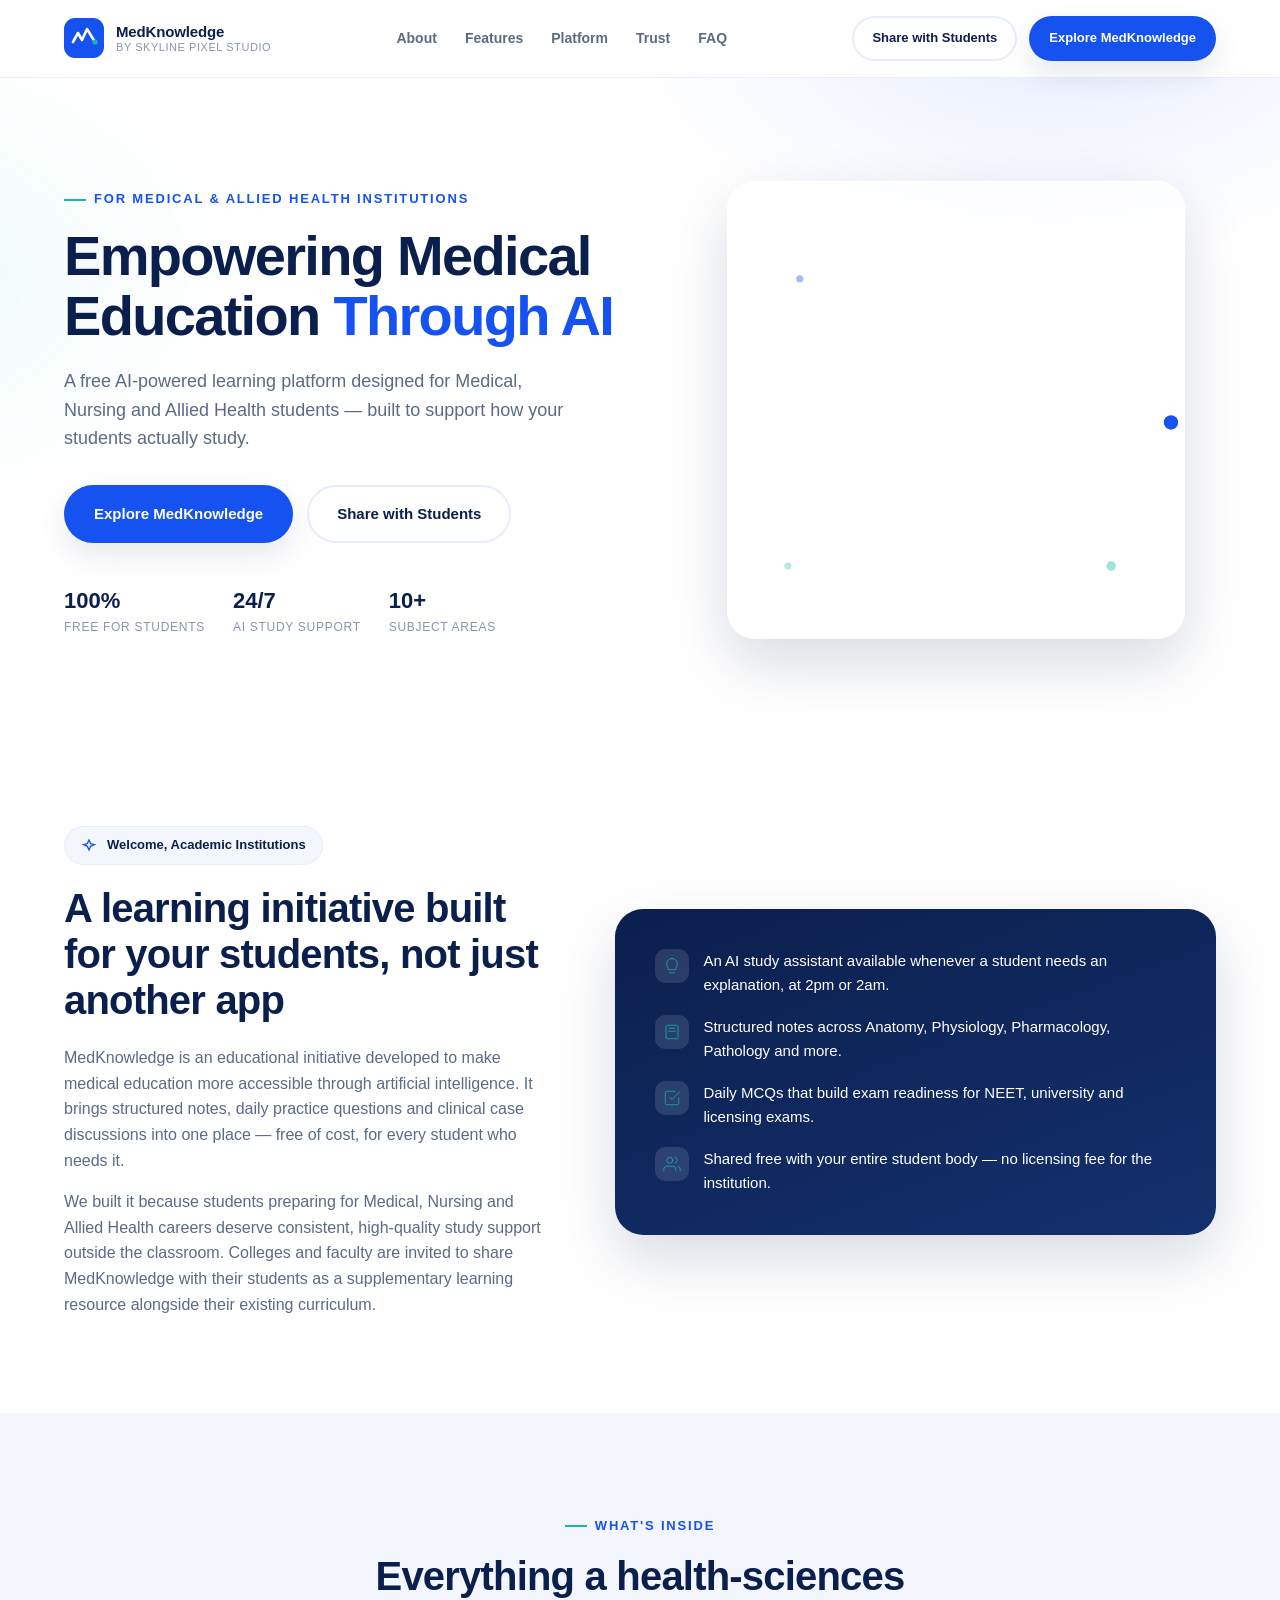
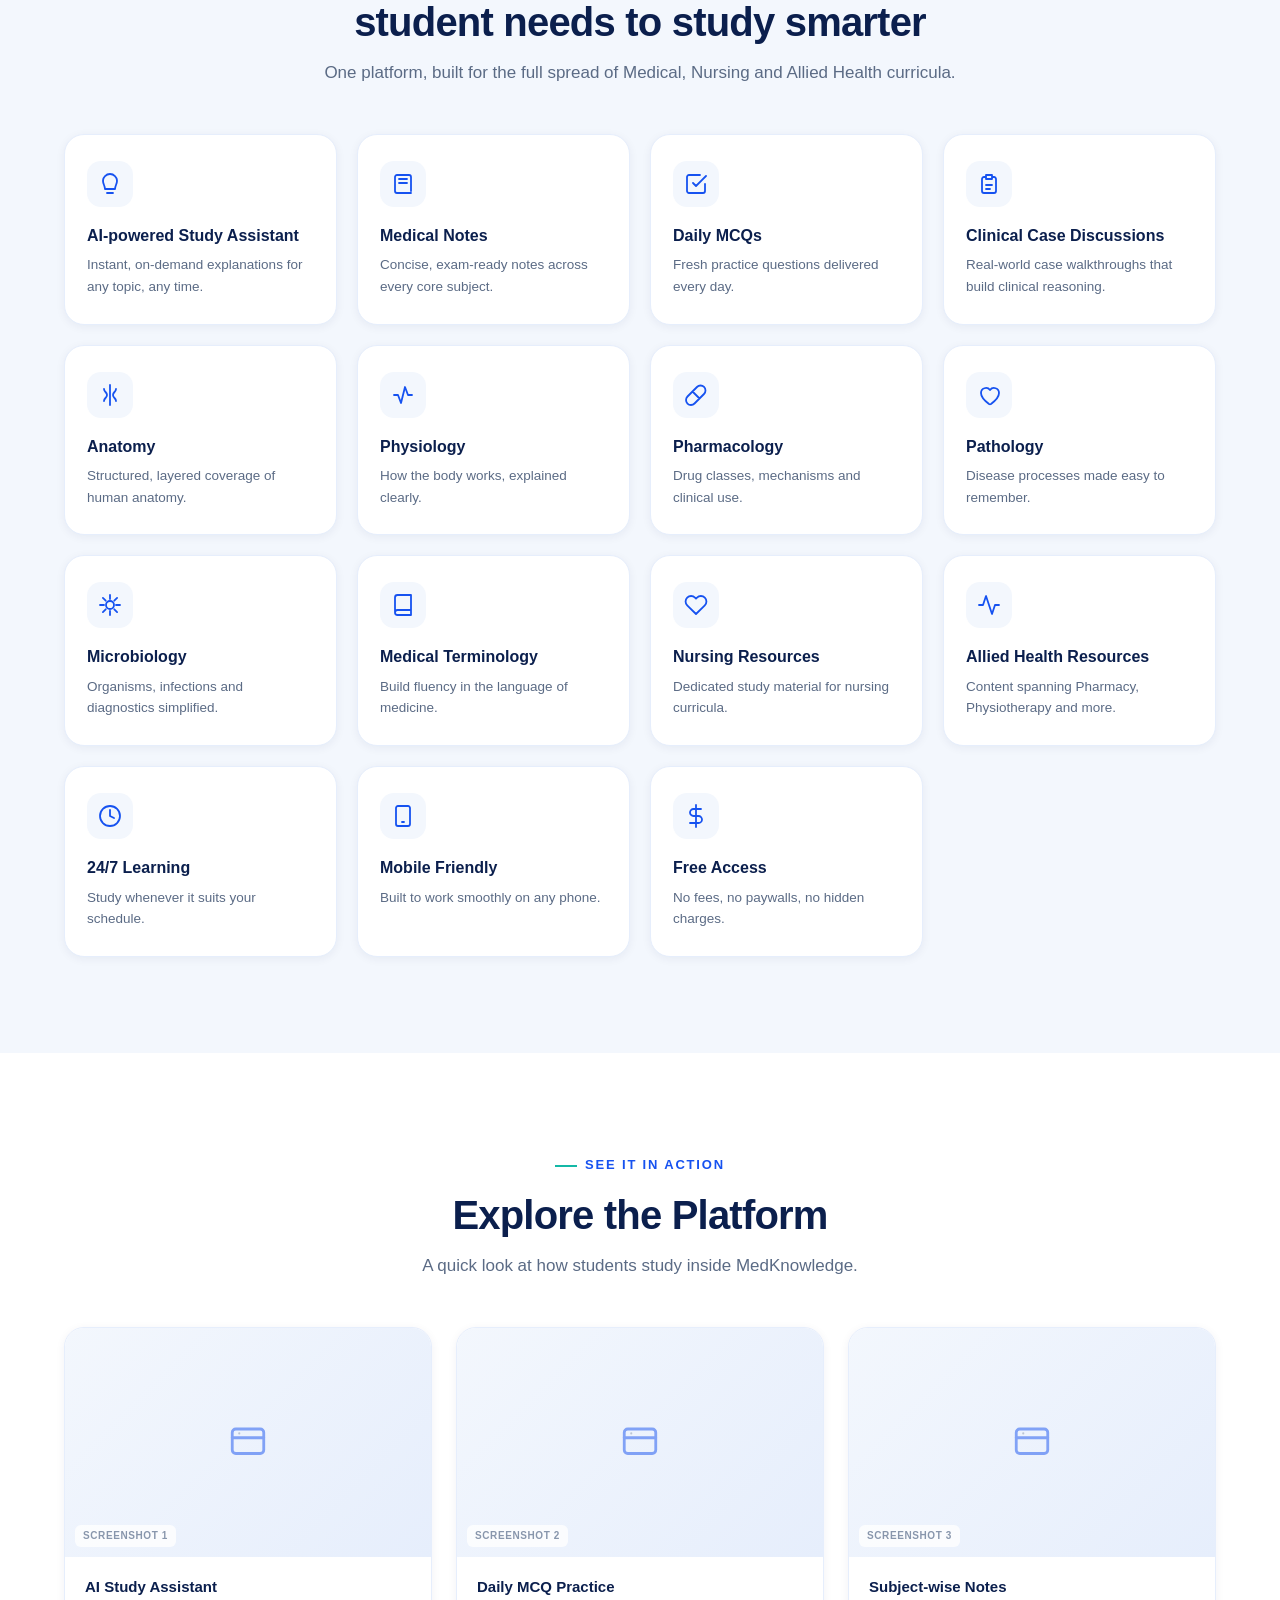
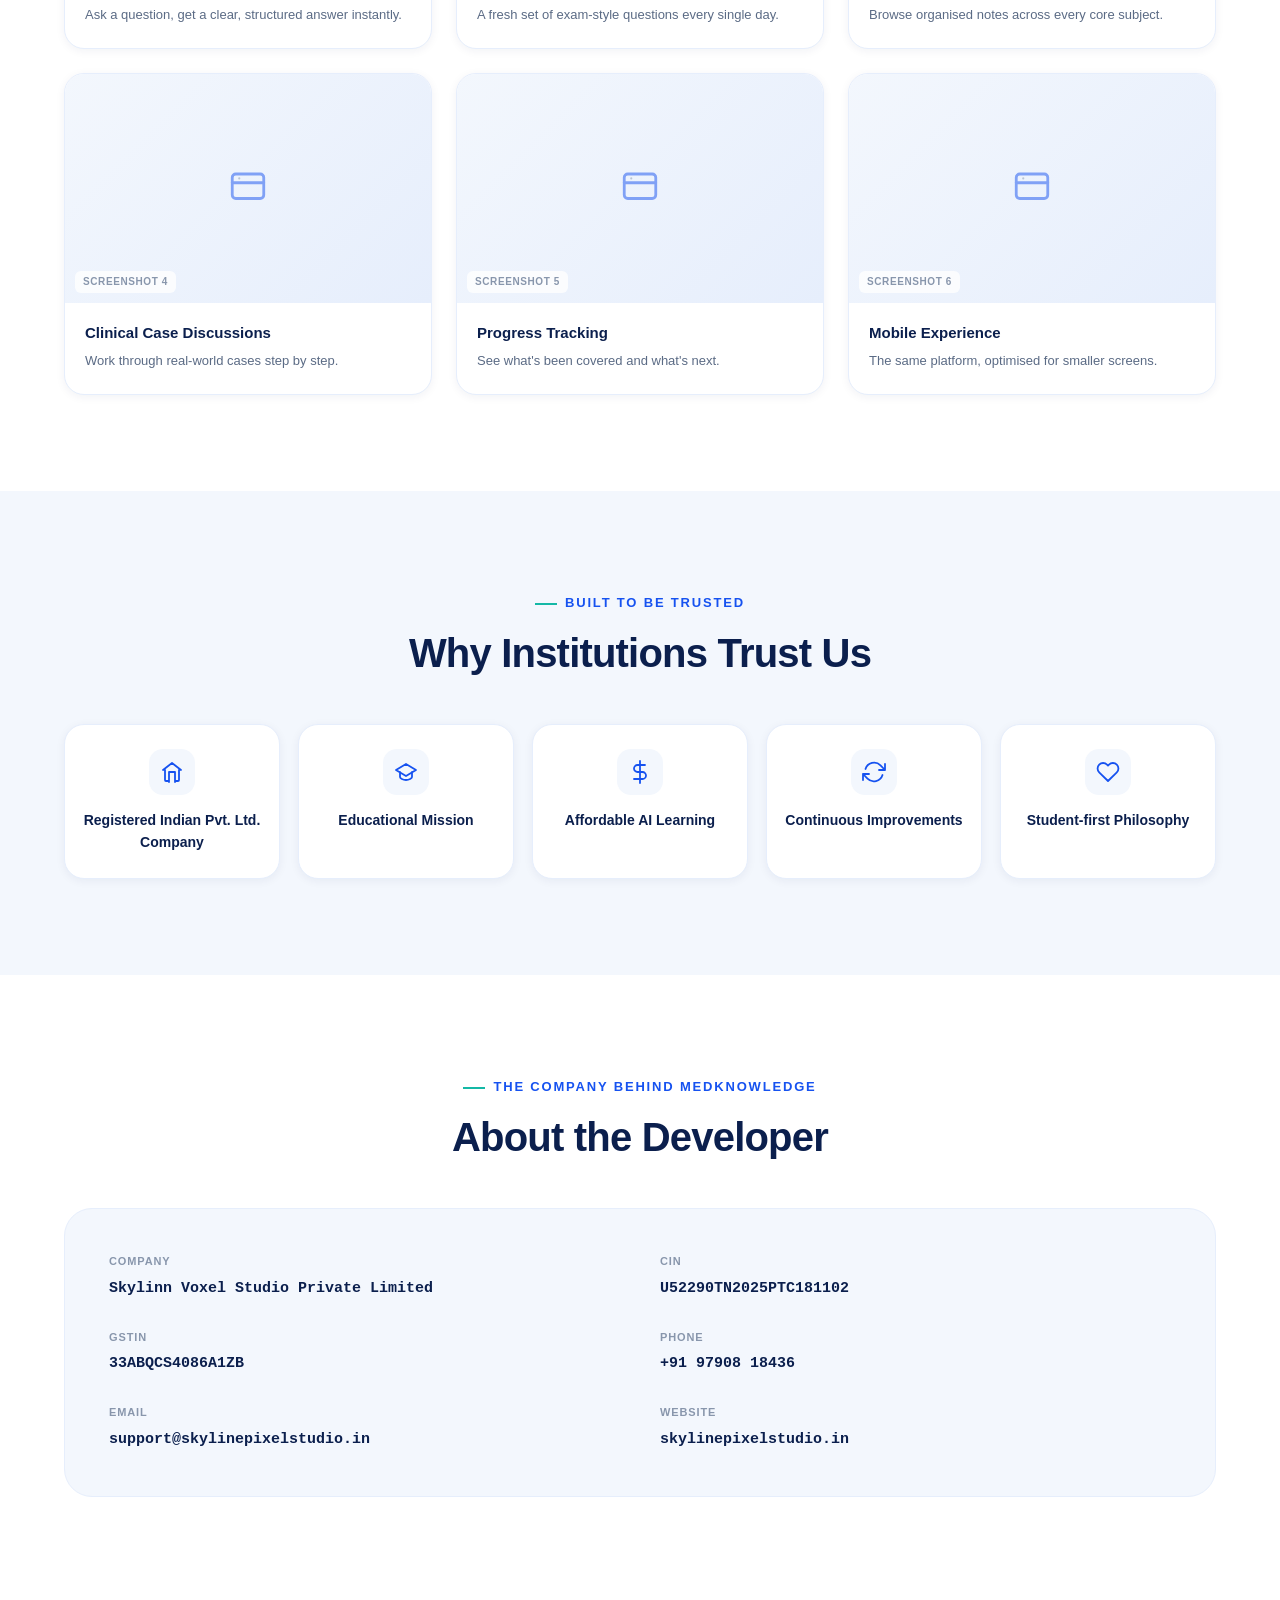
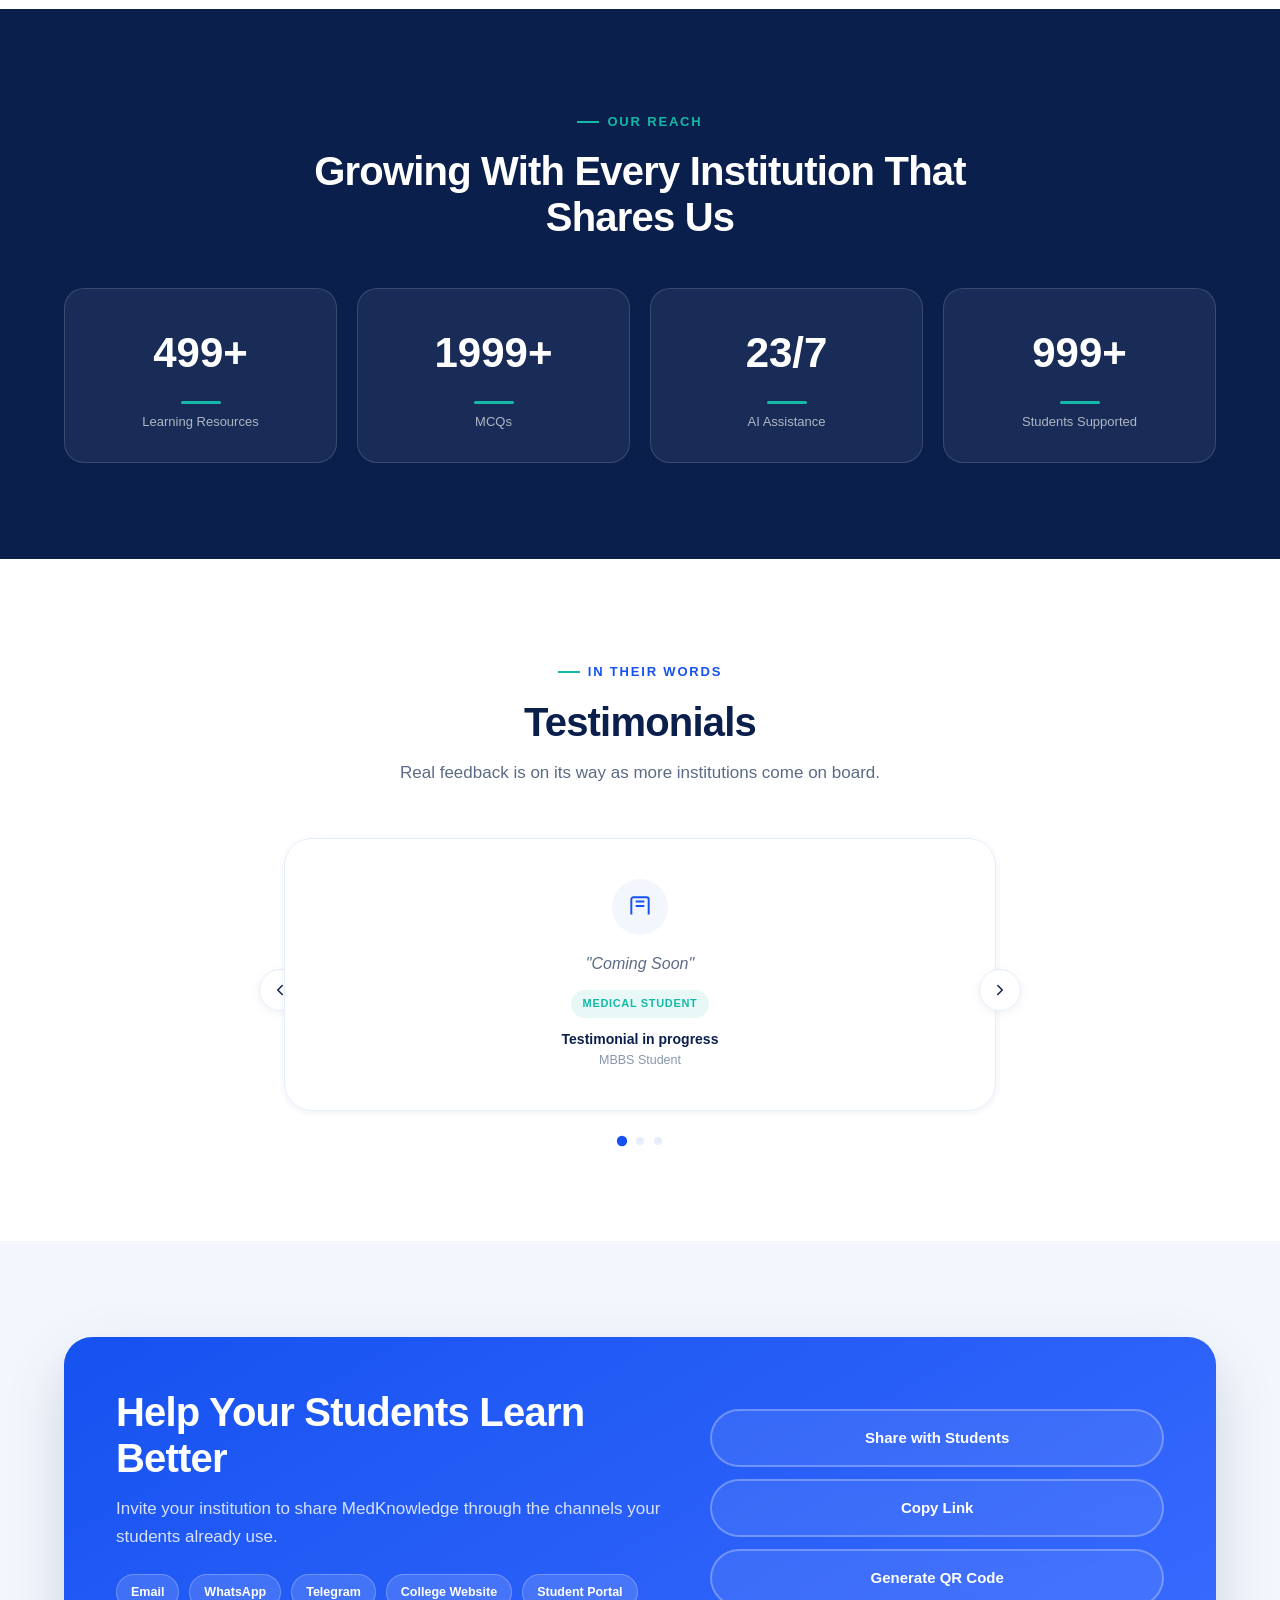
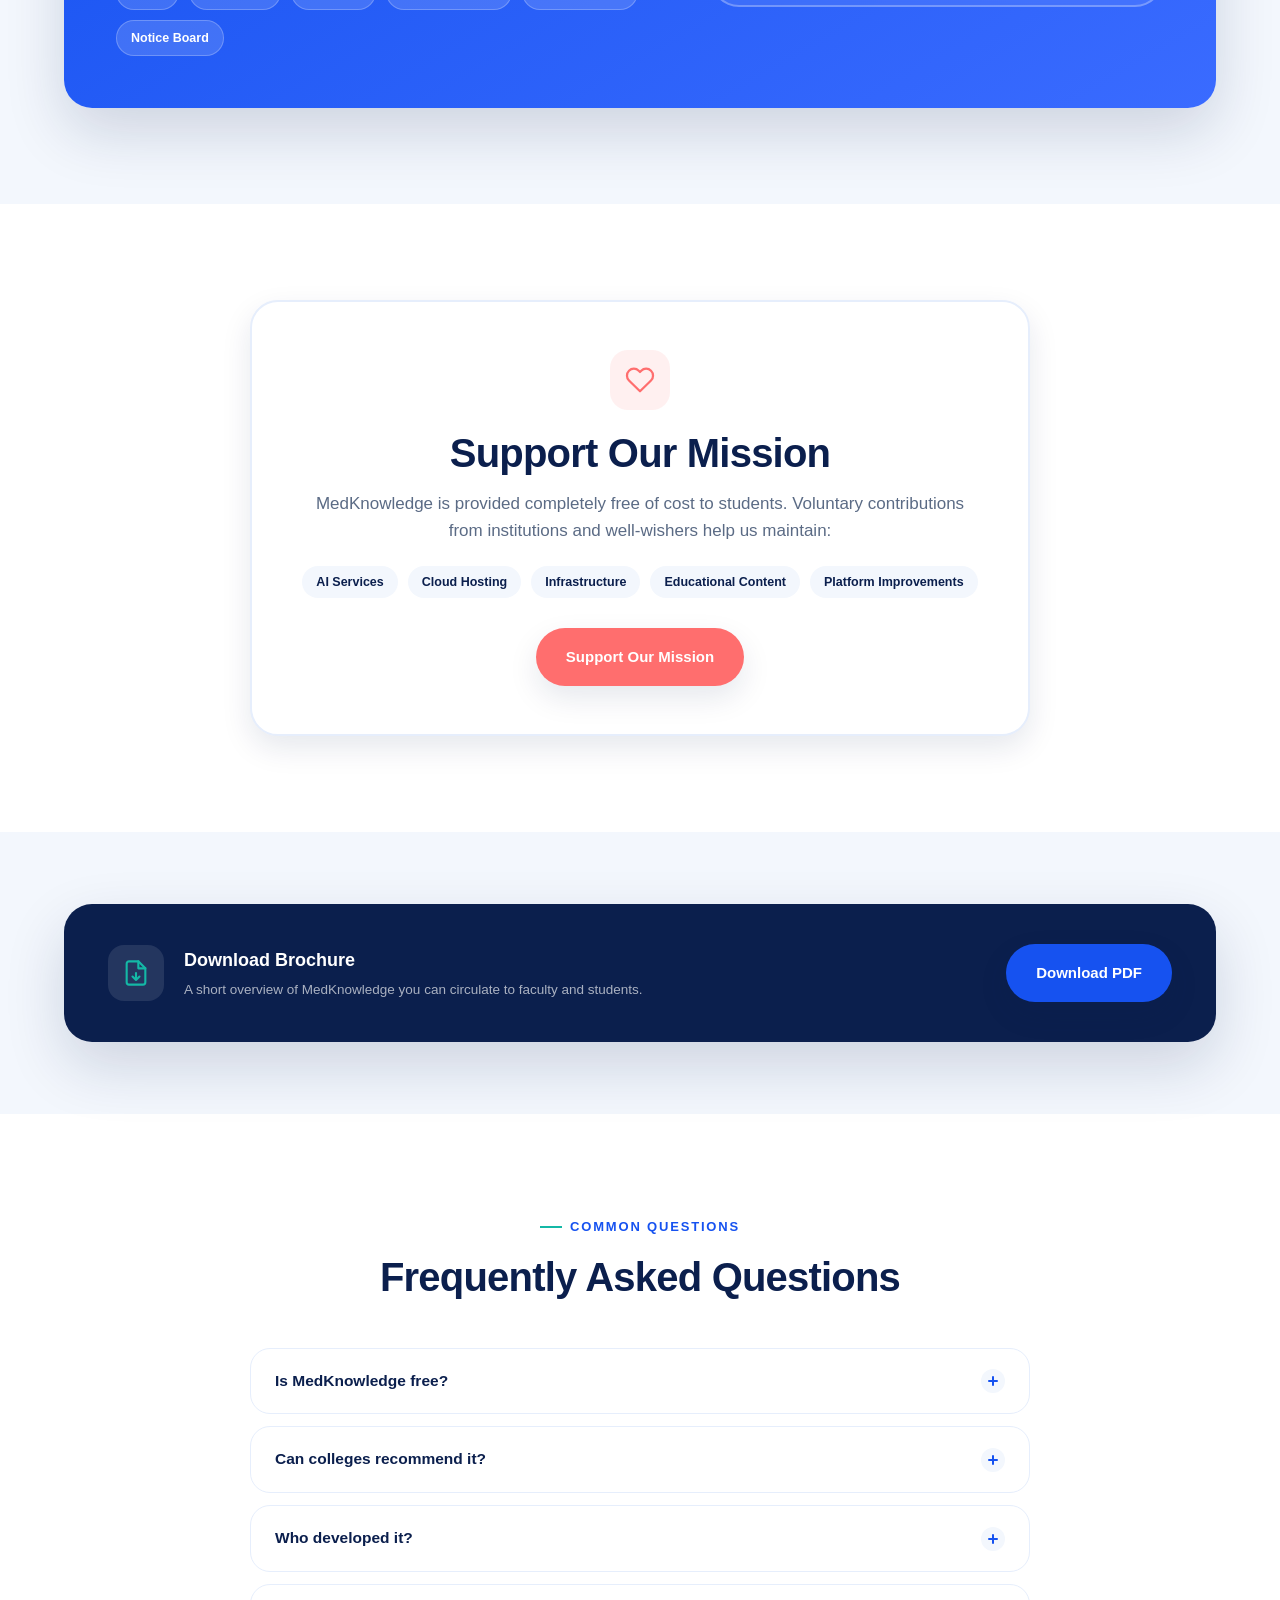
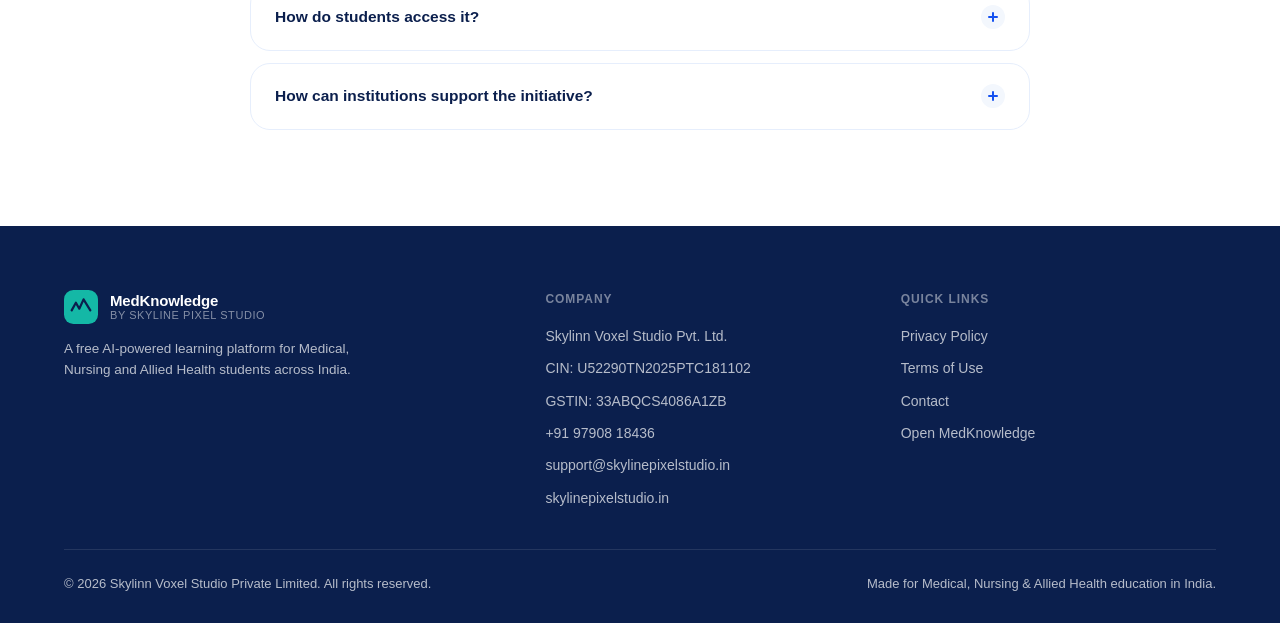
==== index.html @ 9266d182 "Initial commit" ====
<!DOCTYPE html>
<html lang="en">
<head>
<meta charset="UTF-8">
<meta name="viewport" content="width=device-width, initial-scale=1.0">
<title>MedKnowledge for Colleges | Free AI Learning Platform for Medical, Nursing &amp; Allied Health Students</title>
<meta name="description" content="MedKnowledge is a free AI-powered learning platform for Medical, Nursing and Allied Health students — notes, daily MCQs and clinical case discussions. Institutions are invited to share it with their students.">
<meta name="keywords" content="MedKnowledge, medical education AI, nursing college resources, allied health learning platform, medical college MCQs, clinical case discussions, free medical study app, MBBS notes, nursing resources India">
<meta name="author" content="Skylinn Voxel Studio Private Limited">
<link rel="canonical" href="https://medknowledge.diagnos-tick.in/colleges">

<!-- Open Graph -->
<meta property="og:type" content="website">
<meta property="og:title" content="MedKnowledge for Colleges | Empowering Medical Education Through AI">
<meta property="og:description" content="A free AI-powered learning platform designed for Medical, Nursing and Allied Health students. Invite your institution to share it with students.">
<meta property="og:url" content="https://medknowledge.diagnos-tick.in/colleges">
<meta property="og:site_name" content="MedKnowledge">
<meta property="og:image" content="https://medknowledge.diagnos-tick.in/colleges/images/og-cover.jpg">
<meta property="og:locale" content="en_IN">

<!-- Twitter -->
<meta name="twitter:card" content="summary_large_image">
<meta name="twitter:title" content="MedKnowledge for Colleges | Empowering Medical Education Through AI">
<meta name="twitter:description" content="A free AI-powered learning platform designed for Medical, Nursing and Allied Health students.">
<meta name="twitter:image" content="https://medknowledge.diagnos-tick.in/colleges/images/og-cover.jpg">

<meta name="theme-color" content="#1652F0">
<link rel="icon" href="icons/favicon.svg" type="image/svg+xml">

<!-- Schema.org: Organization -->
<script type="application/ld+json">
{
  "@context": "https://schema.org",
  "@type": "Organization",
  "name": "Skylinn Voxel Studio Private Limited",
  "alternateName": "Skyline Pixel Studio",
  "url": "https://skylinepixelstudio.in",
  "logo": "https://medknowledge.diagnos-tick.in/colleges/icons/logo.svg",
  "email": "support@skylinepixelstudio.in",
  "telephone": "+91-97908-18436",
  "address": {
    "@type": "PostalAddress",
    "addressRegion": "Tamil Nadu",
    "addressCountry": "IN"
  }
}
</script>

<!-- Schema.org: EducationalOrganization / Product -->
<script type="application/ld+json">
{
  "@context": "https://schema.org",
  "@type": "EducationalOrganization",
  "name": "MedKnowledge",
  "description": "A free AI-powered learning platform for Medical, Nursing and Allied Health students, offering study assistance, notes, daily MCQs and clinical case discussions.",
  "url": "https://medknowledge.diagnos-tick.in",
  "sameAs": [
    "https://medknowledge.diagnos-tick.in/colleges"
  ],
  "parentOrganization": {
    "@type": "Organization",
    "name": "Skylinn Voxel Studio Private Limited"
  }
}
</script>

<link rel="stylesheet" href="style.css">
</head>
<body>

<a href="#main" class="skip-link">Skip to main content</a>

<!-- ============ HEADER ============ -->
<header class="site-header">
  <div class="header-row wrap">
    <a href="#top" class="brand" aria-label="MedKnowledge home">
      <svg class="brand-mark" viewBox="0 0 40 40" role="img" aria-label="Skyline Pixel Studio logo">
        <rect width="40" height="40" rx="11" fill="#1652F0"/>
        <path d="M9 24 L14 15 L18 22 L23 11 L31 24" fill="none" stroke="#FFFFFF" stroke-width="2.6" stroke-linecap="round" stroke-linejoin="round"/>
        <circle cx="31" cy="24" r="2.6" fill="#14B8A6"/>
      </svg>
      <span class="brand-text">
        <span class="brand-name">MedKnowledge</span>
        <span class="brand-sub">by Skyline Pixel Studio</span>
      </span>
    </a>

    <nav class="nav-links" aria-label="Primary">
      <a href="#welcome">About</a>
      <a href="#features">Features</a>
      <a href="#screenshots">Platform</a>
      <a href="#trust">Trust</a>
      <a href="#faq">FAQ</a>
    </nav>

    <div class="header-cta">
      <a href="#share" class="btn btn-outline btn-sm">Share with Students</a>
      <a href="https://medknowledge.diagnos-tick.in" class="btn btn-primary btn-sm" target="_blank" rel="noopener">Explore MedKnowledge</a>
      <button class="nav-toggle" id="navToggle" aria-expanded="false" aria-controls="mobileNav" aria-label="Toggle menu">
        <span></span><span></span><span></span>
      </button>
    </div>
  </div>
  <nav class="mobile-nav" id="mobileNav" aria-label="Mobile">
    <a href="#welcome">About</a>
    <a href="#features">Features</a>
    <a href="#screenshots">Platform</a>
    <a href="#trust">Trust</a>
    <a href="#faq">FAQ</a>
    <a href="https://medknowledge.diagnos-tick.in" class="btn btn-primary" target="_blank" rel="noopener">Explore MedKnowledge</a>
  </nav>
</header>

<main id="main">

<!-- ============ HERO ============ -->
<section class="hero" id="top">
  <div class="wrap hero-grid">
    <div class="hero-copy">
      <span class="eyebrow">For Medical &amp; Allied Health Institutions</span>
      <h1>Empowering Medical Education <span class="accent">Through AI</span></h1>
      <p class="lead">A free AI-powered learning platform designed for Medical, Nursing and Allied Health students — built to support how your students actually study.</p>
      <div class="hero-actions">
        <a href="https://medknowledge.diagnos-tick.in" class="btn btn-primary" target="_blank" rel="noopener">Explore MedKnowledge</a>
        <a href="#share" class="btn btn-outline">Share with Students</a>
      </div>
      <div class="hero-trust">
        <div><strong>100%</strong><span>Free for Students</span></div>
        <div><strong>24/7</strong><span>AI Study Support</span></div>
        <div><strong>10+</strong><span>Subject Areas</span></div>
      </div>
    </div>

    <div class="hero-art" aria-hidden="true">
      <div class="glass-panel"></div>
      <svg viewBox="0 0 400 400" role="img" aria-label="Illustration of a heartbeat line transforming into an AI data waveform">
        <path class="pulse-line" d="M20 210 L90 210 L110 160 L135 260 L160 140 L185 280 L210 210 L260 210 L280 170 L300 210 L380 210" />
        <path class="pulse-line teal" d="M20 250 C 90 250, 100 300, 150 300 C 210 300, 220 130, 280 130 C 330 130, 340 250, 380 250" />
        <circle class="pulse-dot" cx="380" cy="210" r="6" />
        <circle cx="70" cy="90" r="3" fill="#1652F0" opacity="0.4"/>
        <circle cx="330" cy="330" r="4" fill="#14B8A6" opacity="0.4"/>
        <circle cx="60" cy="330" r="3" fill="#14B8A6" opacity="0.3"/>
      </svg>
    </div>
  </div>
</section>

<!-- ============ WELCOME ============ -->
<section id="welcome">
  <div class="wrap welcome-grid">
    <div class="welcome-copy">
      <span class="welcome-badge">
        <svg width="16" height="16" viewBox="0 0 24 24" fill="none" stroke="#1652F0" stroke-width="2"><path d="M12 3l2.5 5.5L20 10l-5.5 2.5L12 18l-2.5-5.5L4 10l5.5-1.5L12 3z"/></svg>
        Welcome, Academic Institutions
      </span>
      <h2 class="title">A learning initiative built for your students, not just another app</h2>
      <p>MedKnowledge is an educational initiative developed to make medical education more accessible through artificial intelligence. It brings structured notes, daily practice questions and clinical case discussions into one place — free of cost, for every student who needs it.</p>
      <p>We built it because students preparing for Medical, Nursing and Allied Health careers deserve consistent, high-quality study support outside the classroom. Colleges and faculty are invited to share MedKnowledge with their students as a supplementary learning resource alongside their existing curriculum.</p>
    </div>
    <div class="welcome-visual" data-reveal>
      <ul>
        <li>
          <span class="ico"><svg viewBox="0 0 24 24" fill="none" stroke-linecap="round" stroke-linejoin="round"><path d="M12 2a7 7 0 0 0-7 7c0 3 2 5 2 8h10c0-3 2-5 2-8a7 7 0 0 0-7-7z"/><path d="M9 21h6"/></svg></span>
          <span>An AI study assistant available whenever a student needs an explanation, at 2pm or 2am.</span>
        </li>
        <li>
          <span class="ico"><svg viewBox="0 0 24 24" fill="none" stroke-linecap="round" stroke-linejoin="round"><path d="M4 19V5a2 2 0 0 1 2-2h12a2 2 0 0 1 2 2v14"/><path d="M4 19a2 2 0 0 0 2 2h14"/><path d="M8 7h8M8 11h8"/></svg></span>
          <span>Structured notes across Anatomy, Physiology, Pharmacology, Pathology and more.</span>
        </li>
        <li>
          <span class="ico"><svg viewBox="0 0 24 24" fill="none" stroke-linecap="round" stroke-linejoin="round"><path d="M9 11l3 3L22 4"/><path d="M21 12v7a2 2 0 0 1-2 2H5a2 2 0 0 1-2-2V5a2 2 0 0 1 2-2h11"/></svg></span>
          <span>Daily MCQs that build exam readiness for NEET, university and licensing exams.</span>
        </li>
        <li>
          <span class="ico"><svg viewBox="0 0 24 24" fill="none" stroke-linecap="round" stroke-linejoin="round"><path d="M17 21v-2a4 4 0 0 0-4-4H5a4 4 0 0 0-4 4v2"/><circle cx="9" cy="7" r="4"/><path d="M23 21v-2a4 4 0 0 0-3-3.87"/><path d="M16 3.13a4 4 0 0 1 0 7.75"/></svg></span>
          <span>Shared free with your entire student body — no licensing fee for the institution.</span>
        </li>
      </ul>
    </div>
  </div>
</section>

<!-- ============ FEATURES ============ -->
<section id="features" class="bg-mist">
  <div class="wrap">
    <div class="section-head center">
      <span class="eyebrow">What's Inside</span>
      <h2 class="title">Everything a health-sciences student needs to study smarter</h2>
      <p class="subtitle">One platform, built for the full spread of Medical, Nursing and Allied Health curricula.</p>
    </div>
    <div class="feature-grid" id="featureGrid" data-reveal></div>
  </div>
</section>

<!-- ============ SCREENSHOTS ============ -->
<section id="screenshots">
  <div class="wrap">
    <div class="section-head center">
      <span class="eyebrow">See It In Action</span>
      <h2 class="title">Explore the Platform</h2>
      <p class="subtitle">A quick look at how students study inside MedKnowledge.</p>
    </div>
    <div class="screens-grid" id="screensGrid"></div>
  </div>
</section>

<!-- ============ WHY TRUST US ============ -->
<section id="trust" class="bg-mist">
  <div class="wrap">
    <div class="section-head center">
      <span class="eyebrow">Built to Be Trusted</span>
      <h2 class="title">Why Institutions Trust Us</h2>
    </div>
    <div class="trust-grid" id="trustGrid"></div>
  </div>
</section>

<!-- ============ ABOUT COMPANY ============ -->
<section id="about">
  <div class="wrap">
    <div class="section-head center">
      <span class="eyebrow">The Company Behind MedKnowledge</span>
      <h2 class="title">About the Developer</h2>
    </div>
    <dl class="about-card">
      <div class="about-field">
        <dt>Company</dt>
        <dd>Skylinn Voxel Studio Private Limited</dd>
      </div>
      <div class="about-field">
        <dt>CIN</dt>
        <dd>U52290TN2025PTC181102</dd>
      </div>
      <div class="about-field">
        <dt>GSTIN</dt>
        <dd>33ABQCS4086A1ZB</dd>
      </div>
      <div class="about-field">
        <dt>Phone</dt>
        <dd><a href="tel:+919790818436">+91 97908 18436</a></dd>
      </div>
      <div class="about-field">
        <dt>Email</dt>
        <dd><a href="mailto:support@skylinepixelstudio.in">support@skylinepixelstudio.in</a></dd>
      </div>
      <div class="about-field">
        <dt>Website</dt>
        <dd><a href="https://skylinepixelstudio.in" target="_blank" rel="noopener">skylinepixelstudio.in</a></dd>
      </div>
    </dl>
  </div>
</section>

<!-- ============ STATISTICS ============ -->
<section class="bg-navy" id="stats">
  <div class="wrap">
    <div class="section-head center">
      <span class="eyebrow" style="color:#14B8A6">Our Reach</span>
      <h2 class="title">Growing With Every Institution That Shares Us</h2>
    </div>
    <div class="stats-grid">
      <div class="stat-card">
        <div class="stat-num"><span data-count="500" data-suffix="+">0</span></div>
        <div class="stat-under"></div>
        <div class="stat-label">Learning Resources</div>
      </div>
      <div class="stat-card">
        <div class="stat-num"><span data-count="2000" data-suffix="+">0</span></div>
        <div class="stat-under"></div>
        <div class="stat-label">MCQs</div>
      </div>
      <div class="stat-card">
        <div class="stat-num"><span data-count="24" data-suffix="/7">0</span></div>
        <div class="stat-under"></div>
        <div class="stat-label">AI Assistance</div>
      </div>
      <div class="stat-card">
        <div class="stat-num"><span data-count="1000" data-suffix="+">0</span></div>
        <div class="stat-under"></div>
        <div class="stat-label">Students Supported</div>
      </div>
    </div>
  </div>
</section>

<!-- ============ TESTIMONIALS ============ -->
<section id="testimonials">
  <div class="wrap">
    <div class="section-head center">
      <span class="eyebrow">In Their Words</span>
      <h2 class="title">Testimonials</h2>
      <p class="subtitle">Real feedback is on its way as more institutions come on board.</p>
    </div>
    <div class="testi-track-wrap">
      <button class="testi-arrow prev" id="testiPrev" aria-label="Previous testimonial">
        <svg viewBox="0 0 24 24" fill="none" stroke-width="2" stroke-linecap="round" stroke-linejoin="round"><path d="M15 18l-6-6 6-6"/></svg>
      </button>
      <div class="testi-track">
        <div class="testi-slides" id="testiSlides">
          <div class="testi-slide">
            <div class="testi-card">
              <div class="testi-avatar"><svg viewBox="0 0 24 24" fill="none" stroke="#1652F0" stroke-width="1.8"><path d="M4 19V5a2 2 0 0 1 2-2h12a2 2 0 0 1 2 2v14"/><path d="M8 7h8M8 11h8"/></svg></div>
              <p class="testi-quote">"Coming Soon"</p>
              <span class="testi-badge">Medical Student</span>
              <p class="testi-name">Testimonial in progress</p>
              <p class="testi-role">MBBS Student</p>
            </div>
          </div>
          <div class="testi-slide">
            <div class="testi-card">
              <div class="testi-avatar"><svg viewBox="0 0 24 24" fill="none" stroke="#1652F0" stroke-width="1.8"><path d="M12 2a7 7 0 0 0-7 7c0 3 2 5 2 8h10c0-3 2-5 2-8a7 7 0 0 0-7-7z"/></svg></div>
              <p class="testi-quote">"Coming Soon"</p>
              <span class="testi-badge">Nursing Student</span>
              <p class="testi-name">Testimonial in progress</p>
              <p class="testi-role">B.Sc Nursing Student</p>
            </div>
          </div>
          <div class="testi-slide">
            <div class="testi-card">
              <div class="testi-avatar"><svg viewBox="0 0 24 24" fill="none" stroke="#1652F0" stroke-width="1.8"><path d="M9 11l3 3L22 4"/><path d="M21 12v7a2 2 0 0 1-2 2H5a2 2 0 0 1-2-2V5a2 2 0 0 1 2-2h11"/></svg></div>
              <p class="testi-quote">"Coming Soon"</p>
              <span class="testi-badge">Faculty Member</span>
              <p class="testi-name">Testimonial in progress</p>
              <p class="testi-role">Faculty, Health Sciences</p>
            </div>
          </div>
        </div>
      </div>
      <button class="testi-arrow next" id="testiNext" aria-label="Next testimonial">
        <svg viewBox="0 0 24 24" fill="none" stroke-width="2" stroke-linecap="round" stroke-linejoin="round"><path d="M9 18l6-6-6-6"/></svg>
      </button>
      <div class="testi-controls" id="testiDots" role="tablist" aria-label="Testimonial selector"></div>
    </div>
  </div>
</section>

<!-- ============ SHARE ============ -->
<section id="share" class="bg-mist">
  <div class="wrap">
    <div class="share-card">
      <div>
        <h2 class="title">Help Your Students Learn Better</h2>
        <p class="subtitle">Invite your institution to share MedKnowledge through the channels your students already use.</p>
        <div class="share-channels">
          <span class="channel-pill">Email</span>
          <span class="channel-pill">WhatsApp</span>
          <span class="channel-pill">Telegram</span>
          <span class="channel-pill">College Website</span>
          <span class="channel-pill">Student Portal</span>
          <span class="channel-pill">Notice Board</span>
        </div>
      </div>
      <div class="share-actions">
        <button class="btn btn-ghost-invert btn-block" id="shareBtn">Share with Students</button>
        <button class="btn btn-ghost-invert btn-block" id="copyBtn">Copy Link</button>
        <button class="btn btn-ghost-invert btn-block" id="qrBtn" aria-expanded="false" aria-controls="qrBox">Generate QR Code</button>
        <p id="copy-feedback" role="status" aria-live="polite"></p>
        <div class="qr-box" id="qrBox">
          <img id="qrImage" src="" alt="QR code linking to MedKnowledge" width="140" height="140" loading="lazy">
        </div>
      </div>
    </div>
  </div>
</section>

<!-- ============ DONATION ============ -->
<section id="donate">
  <div class="wrap">
    <div class="donate-card">
      <div class="donate-icon">
        <svg viewBox="0 0 24 24" fill="none" stroke-width="1.8" stroke-linecap="round" stroke-linejoin="round"><path d="M20.8 4.6a5.5 5.5 0 0 0-7.8 0L12 5.6l-1-1a5.5 5.5 0 0 0-7.8 7.8l1 1L12 21l7.8-7.6 1-1a5.5 5.5 0 0 0 0-7.8z"/></svg>
      </div>
      <h2 class="title">Support Our Mission</h2>
      <p class="subtitle">MedKnowledge is provided completely free of cost to students. Voluntary contributions from institutions and well-wishers help us maintain:</p>
      <ul class="donate-list">
        <li>AI Services</li>
        <li>Cloud Hosting</li>
        <li>Infrastructure</li>
        <li>Educational Content</li>
        <li>Platform Improvements</li>
      </ul>
      <a href="https://pmny.in/xJuAmT6XgxX7" class="btn btn-coral" target="_blank" rel="noopener">Support Our Mission</a>
    </div>
  </div>
</section>

<!-- ============ DOWNLOAD BROCHURE ============ -->
<section id="brochure" class="bg-mist section-tight">
  <div class="wrap">
    <div class="download-card">
      <div class="download-left">
        <div class="download-icon">
          <svg viewBox="0 0 24 24" fill="none" stroke-width="1.8" stroke-linecap="round" stroke-linejoin="round"><path d="M14 2H6a2 2 0 0 0-2 2v16a2 2 0 0 0 2 2h12a2 2 0 0 0 2-2V8z"/><path d="M14 2v6h6"/><path d="M12 12v6M9 15l3 3 3-3"/></svg>
        </div>
        <div>
          <h3>Download Brochure</h3>
          <p>A short overview of MedKnowledge you can circulate to faculty and students.</p>
        </div>
      </div>
      <a href="assets/MedKnowledge_Brochure.pdf" class="btn btn-primary" download>Download PDF</a>
    </div>
  </div>
</section>

<!-- ============ FAQ ============ -->
<section id="faq">
  <div class="wrap">
    <div class="section-head center">
      <span class="eyebrow">Common Questions</span>
      <h2 class="title">Frequently Asked Questions</h2>
    </div>
    <div class="faq-list" id="faqList">
      <div class="faq-item" data-open="false">
        <h3><button class="faq-q" aria-expanded="false">Is MedKnowledge free?<span class="plus" aria-hidden="true"></span></button></h3>
        <div class="faq-a"><p>Yes. MedKnowledge is free for all students. The platform is sustained through voluntary contributions rather than student fees.</p></div>
      </div>
      <div class="faq-item" data-open="false">
        <h3><button class="faq-q" aria-expanded="false">Can colleges recommend it?<span class="plus" aria-hidden="true"></span></button></h3>
        <div class="faq-a"><p>Yes. Colleges, faculty and departments are welcome to recommend and share MedKnowledge as a supplementary study resource for their students.</p></div>
      </div>
      <div class="faq-item" data-open="false">
        <h3><button class="faq-q" aria-expanded="false">Who developed it?<span class="plus" aria-hidden="true"></span></button></h3>
        <div class="faq-a"><p>MedKnowledge is developed by Skylinn Voxel Studio Private Limited (Skyline Pixel Studio), a registered Indian private limited company.</p></div>
      </div>
      <div class="faq-item" data-open="false">
        <h3><button class="faq-q" aria-expanded="false">How do students access it?<span class="plus" aria-hidden="true"></span></button></h3>
        <div class="faq-a"><p>Students can visit medknowledge.diagnos-tick.in directly from any browser on a phone, tablet or computer — no installation required.</p></div>
      </div>
      <div class="faq-item" data-open="false">
        <h3><button class="faq-q" aria-expanded="false">How can institutions support the initiative?<span class="plus" aria-hidden="true"></span></button></h3>
        <div class="faq-a"><p>Institutions can support MedKnowledge by sharing it with students, and optionally through voluntary contributions toward hosting and AI infrastructure.</p></div>
      </div>
    </div>
  </div>
</section>

</main>

<!-- ============ FOOTER ============ -->
<footer class="site-footer">
  <div class="wrap">
    <div class="footer-grid">
      <div class="footer-col">
        <div class="footer-brand">
          <svg width="34" height="34" viewBox="0 0 40 40" role="img" aria-label="Skyline Pixel Studio logo">
            <rect width="40" height="40" rx="11" fill="#14B8A6"/>
            <path d="M9 24 L14 15 L18 22 L23 11 L31 24" fill="none" stroke="#0B1F4D" stroke-width="2.6" stroke-linecap="round" stroke-linejoin="round"/>
          </svg>
          <span class="brand-text">
            <span class="brand-name">MedKnowledge</span>
            <span class="brand-sub">by Skyline Pixel Studio</span>
          </span>
        </div>
        <p style="font-size:13.5px; max-width:320px;">A free AI-powered learning platform for Medical, Nursing and Allied Health students across India.</p>
      </div>
      <div class="footer-col">
        <h4>Company</h4>
        <ul>
          <li>Skylinn Voxel Studio Pvt. Ltd.</li>
          <li>CIN: U52290TN2025PTC181102</li>
          <li>GSTIN: 33ABQCS4086A1ZB</li>
          <li><a href="tel:+919790818436">+91 97908 18436</a></li>
          <li><a href="mailto:support@skylinepixelstudio.in">support@skylinepixelstudio.in</a></li>
          <li><a href="https://skylinepixelstudio.in" target="_blank" rel="noopener">skylinepixelstudio.in</a></li>
        </ul>
      </div>
      <div class="footer-col">
        <h4>Quick Links</h4>
        <ul>
          <li><a href="privacy.html">Privacy Policy</a></li>
          <li><a href="terms.html">Terms of Use</a></li>
          <li><a href="#about">Contact</a></li>
          <li><a href="https://medknowledge.diagnos-tick.in" target="_blank" rel="noopener">Open MedKnowledge</a></li>
        </ul>
      </div>
    </div>
    <div class="footer-bottom">
      <span>&copy; <span id="year">2026</span> Skylinn Voxel Studio Private Limited. All rights reserved.</span>
      <span>Made for Medical, Nursing &amp; Allied Health education in India.</span>
    </div>
  </div>
</footer>

<script src="script.js"></script>
</body>
</html>
---- style.css ----
/* ==========================================================================
   MedKnowledge — Colleges Landing Page
   Design tokens: clinical blue + white, "pulse" motif (heartbeat -> AI waveform)
   No external fonts / no CDN — system font stack, tuned type scale.
   ========================================================================== */

:root {
  /* -- Color: 6 named tokens -- */
  --white:        #FFFFFF;
  --mist:         #F3F7FD;   /* soft blue-tinted surface */
  --mist-deep:    #E6EEFC;   /* card borders / dividers */
  --clinical:     #1652F0;   /* primary action blue */
  --clinical-dk:  #0F3FC4;   /* primary hover */
  --navy:         #0B1F4D;   /* headings, dark sections */
  --pulse-teal:   #14B8A6;   /* secondary accent — vitality */
  --coral:        #FF6E6E;   /* used once: support/donation CTA */

  --text:         #1B2540;
  --text-soft:    #5B6B85;
  --text-faint:   #8896AC;

  /* -- Type -- */
  --font-display: -apple-system, "Segoe UI", "Segoe UI Variable", Roboto, "Helvetica Neue", Arial, sans-serif;
  --font-body:    -apple-system, "Segoe UI", Roboto, "Helvetica Neue", Arial, sans-serif;
  --font-mono:    "SFMono-Regular", Consolas, "Liberation Mono", Menlo, monospace;

  /* -- Layout -- */
  --radius-sm: 12px;
  --radius-md: 20px;
  --radius-lg: 28px;
  --radius-pill: 999px;
  --max-w: 1200px;
  --shadow-sm: 0 2px 10px rgba(11, 31, 77, 0.06);
  --shadow-md: 0 12px 30px rgba(11, 31, 77, 0.10);
  --shadow-lg: 0 24px 60px rgba(11, 31, 77, 0.16);
  --border: 1px solid var(--mist-deep);

  --ease: cubic-bezier(0.22, 1, 0.36, 1);
}

/* ---------- Reset ---------- */
*, *::before, *::after { box-sizing: border-box; }
html { scroll-behavior: smooth; -webkit-text-size-adjust: 100%; }
body {
  margin: 0;
  font-family: var(--font-body);
  color: var(--text);
  background: var(--white);
  line-height: 1.6;
  -webkit-font-smoothing: antialiased;
}
img, svg { max-width: 100%; display: block; }
a { color: inherit; text-decoration: none; }
button { font: inherit; cursor: pointer; }
ul { margin: 0; padding: 0; list-style: none; }
h1, h2, h3, h4, p { margin: 0; }

@media (prefers-reduced-motion: reduce) {
  *, *::before, *::after {
    animation-duration: 0.001ms !important;
    animation-iteration-count: 1 !important;
    transition-duration: 0.001ms !important;
    scroll-behavior: auto !important;
  }
}

:focus-visible {
  outline: 3px solid var(--clinical);
  outline-offset: 3px;
  border-radius: 4px;
}

.skip-link {
  position: absolute;
  left: -9999px;
  top: 0;
  background: var(--navy);
  color: var(--white);
  padding: 12px 20px;
  z-index: 999;
  border-radius: 0 0 10px 0;
}
.skip-link:focus {
  left: 0;
}

/* ---------- Layout helpers ---------- */
.wrap {
  max-width: var(--max-w);
  margin: 0 auto;
  padding: 0 24px;
}
section { position: relative; padding: 96px 0; }
.section-tight { padding: 72px 0; }
.eyebrow {
  display: inline-flex;
  align-items: center;
  gap: 8px;
  font-size: 13px;
  font-weight: 700;
  letter-spacing: 0.14em;
  text-transform: uppercase;
  color: var(--clinical);
  margin-bottom: 16px;
}
.eyebrow::before {
  content: "";
  width: 22px;
  height: 2px;
  background: var(--pulse-teal);
  display: inline-block;
}
.section-head {
  max-width: 660px;
  margin: 0 0 48px;
}
.section-head.center { margin-left: auto; margin-right: auto; text-align: center; }
h2.title {
  font-family: var(--font-display);
  font-size: clamp(28px, 4vw, 40px);
  font-weight: 800;
  letter-spacing: -0.02em;
  color: var(--navy);
  line-height: 1.15;
}
.subtitle {
  margin-top: 14px;
  font-size: 17px;
  color: var(--text-soft);
}
.bg-mist { background: var(--mist); }
.bg-navy { background: var(--navy); color: var(--white); }
.bg-navy .title, .bg-navy h3 { color: var(--white); }
.bg-navy .subtitle { color: rgba(255,255,255,0.72); }

/* ---------- Buttons ---------- */
.btn {
  display: inline-flex;
  align-items: center;
  justify-content: center;
  gap: 10px;
  padding: 15px 28px;
  border-radius: var(--radius-pill);
  font-weight: 700;
  font-size: 15px;
  border: 2px solid transparent;
  transition: transform 0.25s var(--ease), box-shadow 0.25s var(--ease), background 0.25s var(--ease), color 0.25s var(--ease);
  white-space: nowrap;
}
.btn:hover { transform: translateY(-2px); }
.btn-primary {
  background: var(--clinical);
  color: var(--white);
  box-shadow: var(--shadow-md);
}
.btn-primary:hover { background: var(--clinical-dk); box-shadow: var(--shadow-lg); }
.btn-outline {
  background: transparent;
  border-color: var(--mist-deep);
  color: var(--navy);
}
.btn-outline:hover { border-color: var(--clinical); color: var(--clinical); }
.btn-ghost-invert {
  background: rgba(255,255,255,0.08);
  border-color: rgba(255,255,255,0.28);
  color: var(--white);
  backdrop-filter: blur(6px);
}
.btn-ghost-invert:hover { background: rgba(255,255,255,0.18); }
.btn-coral { background: var(--coral); color: var(--white); box-shadow: var(--shadow-md); }
.btn-coral:hover { background: #ff5252; box-shadow: var(--shadow-lg); }
.btn-sm { padding: 10px 18px; font-size: 13px; }
.btn-block { width: 100%; }

/* ---------- Header ---------- */
.site-header {
  position: sticky;
  top: 0;
  z-index: 100;
  background: rgba(255,255,255,0.85);
  backdrop-filter: blur(14px);
  -webkit-backdrop-filter: blur(14px);
  border-bottom: var(--border);
}
.header-row {
  display: flex;
  align-items: center;
  justify-content: space-between;
  padding: 16px 24px;
}
.brand {
  display: flex;
  align-items: center;
  gap: 12px;
}
.brand-mark { width: 40px; height: 40px; flex-shrink: 0; }
.brand-text { display: flex; flex-direction: column; line-height: 1.15; }
.brand-name { font-weight: 800; font-size: 15px; color: var(--navy); letter-spacing: -0.01em; }
.brand-sub { font-size: 11px; color: var(--text-faint); letter-spacing: 0.05em; text-transform: uppercase; }
.nav-links {
  display: flex;
  align-items: center;
  gap: 28px;
}
.nav-links a {
  font-size: 14px;
  font-weight: 600;
  color: var(--text-soft);
  transition: color 0.2s var(--ease);
}
.nav-links a:hover { color: var(--clinical); }
.header-cta { display: flex; align-items: center; gap: 12px; }
.nav-toggle {
  display: none;
  background: none;
  border: none;
  padding: 8px;
}
.nav-toggle span {
  display: block;
  width: 22px;
  height: 2px;
  background: var(--navy);
  margin: 5px 0;
  transition: 0.25s var(--ease);
}

/* ---------- Hero ---------- */
.hero {
  padding: 72px 0 60px;
  overflow: hidden;
  background:
    radial-gradient(720px 420px at 82% -10%, rgba(22,82,240,0.10), transparent 60%),
    radial-gradient(600px 400px at -10% 30%, rgba(20,184,166,0.08), transparent 60%),
    var(--white);
}
.hero-grid {
  display: grid;
  grid-template-columns: 1.05fr 0.95fr;
  gap: 56px;
  align-items: center;
}
.hero-copy h1 {
  font-family: var(--font-display);
  font-size: clamp(34px, 5vw, 56px);
  font-weight: 800;
  letter-spacing: -0.03em;
  line-height: 1.08;
  color: var(--navy);
}
.hero-copy h1 .accent { color: var(--clinical); }
.hero-copy p.lead {
  margin-top: 20px;
  font-size: 18px;
  color: var(--text-soft);
  max-width: 520px;
}
.hero-actions {
  display: flex;
  flex-wrap: wrap;
  gap: 14px;
  margin-top: 32px;
}
.hero-trust {
  display: flex;
  gap: 28px;
  margin-top: 40px;
  flex-wrap: wrap;
}
.hero-trust div { display: flex; flex-direction: column; }
.hero-trust strong { font-size: 22px; color: var(--navy); font-weight: 800; }
.hero-trust span { font-size: 12px; color: var(--text-faint); text-transform: uppercase; letter-spacing: 0.06em; }

.hero-art {
  position: relative;
  aspect-ratio: 1 / 1;
  display: flex;
  align-items: center;
  justify-content: center;
}
.hero-art .glass-panel {
  position: absolute;
  inset: 6%;
  background: rgba(255,255,255,0.55);
  border: 1px solid rgba(255,255,255,0.7);
  border-radius: var(--radius-lg);
  box-shadow: var(--shadow-lg);
  backdrop-filter: blur(18px);
  -webkit-backdrop-filter: blur(18px);
}
.hero-art svg { position: relative; z-index: 1; width: 92%; height: 92%; }

.pulse-line {
  fill: none;
  stroke: var(--clinical);
  stroke-width: 3;
  stroke-linecap: round;
  stroke-linejoin: round;
  stroke-dasharray: 900;
  stroke-dashoffset: 900;
  animation: draw-pulse 3.2s var(--ease) infinite;
}
.pulse-line.teal { stroke: var(--pulse-teal); animation-delay: 0.3s; opacity: 0.85; }
@keyframes draw-pulse {
  0%   { stroke-dashoffset: 900; }
  60%  { stroke-dashoffset: 0; }
  100% { stroke-dashoffset: -900; }
}
.pulse-dot { fill: var(--clinical); animation: pulse-glow 2.4s ease-in-out infinite; }
@keyframes pulse-glow {
  0%, 100% { opacity: 0.4; r: 5; }
  50% { opacity: 1; r: 8; }
}

/* ---------- Welcome ---------- */
.welcome-grid {
  display: grid;
  grid-template-columns: 0.9fr 1.1fr;
  gap: 60px;
  align-items: center;
}
.welcome-badge {
  display: inline-flex;
  align-items: center;
  gap: 10px;
  background: var(--mist);
  border: var(--border);
  border-radius: var(--radius-pill);
  padding: 8px 16px;
  font-size: 13px;
  font-weight: 700;
  color: var(--navy);
  margin-bottom: 20px;
}
.welcome-copy p { color: var(--text-soft); font-size: 16px; margin-top: 16px; }
.welcome-copy p:first-of-type { margin-top: 22px; }
.welcome-visual {
  background: linear-gradient(160deg, var(--navy), #14306E);
  border-radius: var(--radius-lg);
  padding: 40px;
  color: var(--white);
  box-shadow: var(--shadow-lg);
}
.welcome-visual ul { display: flex; flex-direction: column; gap: 18px; }
.welcome-visual li { display: flex; gap: 14px; align-items: flex-start; font-size: 15px; }
.welcome-visual li .ico { flex-shrink: 0; width: 34px; height: 34px; border-radius: 10px; background: rgba(255,255,255,0.12); display: flex; align-items: center; justify-content: center; }
.welcome-visual li .ico svg { width: 18px; height: 18px; stroke: var(--pulse-teal); }

/* ---------- Feature cards ---------- */
.feature-grid {
  display: grid;
  grid-template-columns: repeat(auto-fill, minmax(230px, 1fr));
  gap: 20px;
}
.feature-card {
  background: var(--white);
  border: var(--border);
  border-radius: var(--radius-md);
  padding: 26px 22px;
  box-shadow: var(--shadow-sm);
  transition: transform 0.3s var(--ease), box-shadow 0.3s var(--ease), border-color 0.3s var(--ease);
}
.feature-card:hover {
  transform: translateY(-4px);
  box-shadow: var(--shadow-md);
  border-color: var(--mist-deep);
}
.feature-icon {
  width: 46px;
  height: 46px;
  border-radius: 14px;
  background: var(--mist);
  display: flex;
  align-items: center;
  justify-content: center;
  margin-bottom: 16px;
}
.feature-icon svg { width: 24px; height: 24px; stroke: var(--clinical); fill: none; stroke-width: 1.8; }
.feature-card h3 { font-size: 16px; font-weight: 700; color: var(--navy); }
.feature-card p { font-size: 13.5px; color: var(--text-soft); margin-top: 6px; }

/* ---------- Screenshots ---------- */
.screens-grid {
  display: grid;
  grid-template-columns: repeat(3, 1fr);
  gap: 24px;
}
.screen-card {
  border-radius: var(--radius-md);
  overflow: hidden;
  border: var(--border);
  background: var(--white);
  box-shadow: var(--shadow-sm);
  transition: box-shadow 0.3s var(--ease), transform 0.3s var(--ease);
}
.screen-card:hover { box-shadow: var(--shadow-md); transform: translateY(-3px); }
.screen-thumb {
  aspect-ratio: 16/10;
  background: linear-gradient(135deg, var(--mist), var(--mist-deep));
  display: flex;
  align-items: center;
  justify-content: center;
  color: var(--text-faint);
  position: relative;
}
.screen-thumb svg { width: 42px; height: 42px; stroke: var(--clinical); opacity: 0.5; }
.screen-thumb .ph-label {
  position: absolute;
  bottom: 10px;
  left: 10px;
  font-size: 10px;
  font-weight: 700;
  letter-spacing: 0.06em;
  text-transform: uppercase;
  color: var(--text-faint);
  background: rgba(255,255,255,0.8);
  padding: 3px 8px;
  border-radius: 6px;
}
.screen-body { padding: 18px 20px 22px; }
.screen-body h3 { font-size: 15px; font-weight: 700; color: var(--navy); }
.screen-body p { font-size: 13px; color: var(--text-soft); margin-top: 6px; }

/* ---------- Trust cards ---------- */
.trust-grid {
  display: grid;
  grid-template-columns: repeat(5, 1fr);
  gap: 18px;
}
.trust-card {
  background: var(--white);
  border: var(--border);
  border-radius: var(--radius-md);
  padding: 24px 18px;
  text-align: center;
  box-shadow: var(--shadow-sm);
}
.trust-card .feature-icon { margin: 0 auto 14px; }
.trust-card h3 { font-size: 14px; font-weight: 700; color: var(--navy); }

/* ---------- About company ---------- */
.about-card {
  background: var(--mist);
  border: var(--border);
  border-radius: var(--radius-lg);
  padding: 44px;
  display: grid;
  grid-template-columns: 1fr 1fr;
  gap: 28px 40px;
}
.about-field dt {
  font-size: 11px;
  font-weight: 700;
  letter-spacing: 0.08em;
  text-transform: uppercase;
  color: var(--text-faint);
}
.about-field dd {
  margin: 6px 0 0;
  font-size: 15px;
  font-weight: 600;
  color: var(--navy);
  font-family: var(--font-mono);
}
.about-field dd a:hover { color: var(--clinical); }

/* ---------- Stats ---------- */
.stats-grid {
  display: grid;
  grid-template-columns: repeat(4, 1fr);
  gap: 20px;
}
.stat-card {
  text-align: center;
  padding: 30px 16px;
  border-radius: var(--radius-md);
  background: rgba(255,255,255,0.06);
  border: 1px solid rgba(255,255,255,0.14);
}
.stat-num {
  font-family: var(--font-display);
  font-size: clamp(30px, 4vw, 42px);
  font-weight: 800;
  color: var(--white);
  display: flex;
  align-items: baseline;
  justify-content: center;
  gap: 3px;
}
.stat-num .plus { color: var(--pulse-teal); }
.stat-label { margin-top: 8px; font-size: 13px; color: rgba(255,255,255,0.65); }
.stat-under {
  width: 40px;
  height: 3px;
  background: var(--pulse-teal);
  margin: 14px auto 0;
  border-radius: 3px;
}

/* ---------- Testimonials ---------- */
.testi-track-wrap { position: relative; max-width: 720px; margin: 0 auto; }
.testi-track { overflow: hidden; border-radius: var(--radius-lg); }
.testi-slides { display: flex; transition: transform 0.5s var(--ease); }
.testi-slide { min-width: 100%; padding: 4px; }
.testi-card {
  background: var(--white);
  border: var(--border);
  border-radius: var(--radius-lg);
  padding: 40px;
  text-align: center;
  box-shadow: var(--shadow-sm);
}
.testi-avatar {
  width: 56px; height: 56px;
  border-radius: 50%;
  background: var(--mist);
  display: flex; align-items: center; justify-content: center;
  margin: 0 auto 16px;
}
.testi-avatar svg { width: 26px; height: 26px; stroke: var(--clinical); }
.testi-quote { font-size: 16px; color: var(--text-soft); font-style: italic; }
.testi-badge {
  display: inline-block;
  margin-top: 14px;
  font-size: 11px;
  font-weight: 700;
  letter-spacing: 0.06em;
  text-transform: uppercase;
  color: var(--pulse-teal);
  background: rgba(20,184,166,0.1);
  padding: 5px 12px;
  border-radius: var(--radius-pill);
}
.testi-name { margin-top: 10px; font-weight: 700; color: var(--navy); font-size: 14px; }
.testi-role { font-size: 12.5px; color: var(--text-faint); }
.testi-controls {
  display: flex;
  justify-content: center;
  gap: 10px;
  margin-top: 22px;
}
.testi-dot {
  width: 8px; height: 8px; border-radius: 50%;
  background: var(--mist-deep);
  border: none;
  padding: 0;
  transition: background 0.25s var(--ease), transform 0.25s var(--ease);
}
.testi-dot[aria-current="true"] { background: var(--clinical); transform: scale(1.3); }
.testi-arrow {
  position: absolute;
  top: 50%;
  transform: translateY(-50%);
  background: var(--white);
  border: var(--border);
  width: 42px; height: 42px;
  border-radius: 50%;
  display: flex; align-items: center; justify-content: center;
  box-shadow: var(--shadow-sm);
}
.testi-arrow svg { width: 18px; height: 18px; stroke: var(--navy); }
.testi-arrow.prev { left: -21px; }
.testi-arrow.next { right: -21px; }
@media (max-width: 640px) { .testi-arrow { display: none; } }

/* ---------- Share section ---------- */
.share-card {
  background: linear-gradient(150deg, var(--clinical), #3A6BFF);
  border-radius: var(--radius-lg);
  padding: 52px;
  color: var(--white);
  box-shadow: var(--shadow-lg);
  display: grid;
  grid-template-columns: 1.1fr 0.9fr;
  gap: 40px;
  align-items: center;
}
.share-card .title { color: var(--white); }
.share-card .subtitle { color: rgba(255,255,255,0.82); }
.share-channels {
  display: flex;
  flex-wrap: wrap;
  gap: 10px;
  margin-top: 24px;
}
.channel-pill {
  display: inline-flex;
  align-items: center;
  gap: 6px;
  font-size: 12.5px;
  font-weight: 600;
  padding: 7px 14px;
  border-radius: var(--radius-pill);
  background: rgba(255,255,255,0.14);
  border: 1px solid rgba(255,255,255,0.24);
}
.share-actions { display: flex; flex-direction: column; gap: 12px; }
.share-actions .btn { width: 100%; }
#copy-feedback {
  font-size: 12.5px;
  text-align: center;
  min-height: 18px;
  color: var(--pulse-teal-l, #A9F0E5);
}
.qr-box {
  margin-top: 6px;
  background: var(--white);
  border-radius: var(--radius-md);
  padding: 14px;
  display: none;
  align-items: center;
  justify-content: center;
}
.qr-box.is-visible { display: flex; }
.qr-box img { width: 140px; height: 140px; border-radius: 8px; }

/* ---------- Donation ---------- */
.donate-card {
  max-width: 780px;
  margin: 0 auto;
  background: var(--white);
  border: 2px solid var(--mist-deep);
  border-radius: var(--radius-lg);
  padding: 48px;
  text-align: center;
  box-shadow: var(--shadow-md);
}
.donate-icon {
  width: 60px; height: 60px;
  border-radius: 18px;
  background: rgba(255,110,110,0.1);
  display: flex; align-items: center; justify-content: center;
  margin: 0 auto 20px;
}
.donate-icon svg { width: 30px; height: 30px; stroke: var(--coral); }
.donate-list {
  display: flex;
  flex-wrap: wrap;
  justify-content: center;
  gap: 10px;
  margin: 22px 0 30px;
}
.donate-list li {
  font-size: 12.5px;
  font-weight: 600;
  color: var(--navy);
  background: var(--mist);
  padding: 6px 14px;
  border-radius: var(--radius-pill);
}

/* ---------- Download brochure ---------- */
.download-card {
  display: flex;
  align-items: center;
  justify-content: space-between;
  gap: 28px;
  background: var(--navy);
  color: var(--white);
  border-radius: var(--radius-lg);
  padding: 40px 44px;
  box-shadow: var(--shadow-lg);
}
.download-left { display: flex; align-items: center; gap: 20px; }
.download-icon {
  width: 56px; height: 56px;
  border-radius: 16px;
  background: rgba(255,255,255,0.1);
  display: flex; align-items: center; justify-content: center;
  flex-shrink: 0;
}
.download-icon svg { width: 28px; height: 28px; stroke: var(--pulse-teal); }
.download-left h3 { font-size: 18px; font-weight: 700; }
.download-left p { font-size: 13.5px; color: rgba(255,255,255,0.65); margin-top: 4px; }

/* ---------- FAQ ---------- */
.faq-list { max-width: 780px; margin: 0 auto; display: flex; flex-direction: column; gap: 12px; }
.faq-item {
  border: var(--border);
  border-radius: var(--radius-md);
  background: var(--white);
  overflow: hidden;
}
.faq-q {
  width: 100%;
  display: flex;
  align-items: center;
  justify-content: space-between;
  gap: 16px;
  background: none;
  border: none;
  padding: 20px 24px;
  text-align: left;
  font-size: 15.5px;
  font-weight: 700;
  color: var(--navy);
}
.faq-q .plus {
  flex-shrink: 0;
  width: 24px; height: 24px;
  border-radius: 50%;
  background: var(--mist);
  display: flex; align-items: center; justify-content: center;
  position: relative;
  transition: transform 0.3s var(--ease), background 0.3s var(--ease);
}
.faq-q .plus::before, .faq-q .plus::after {
  content: "";
  position: absolute;
  background: var(--clinical);
  border-radius: 2px;
}
.faq-q .plus::before { width: 10px; height: 2px; }
.faq-q .plus::after { width: 2px; height: 10px; }
.faq-item[data-open="true"] .plus { transform: rotate(45deg); background: var(--clinical); }
.faq-item[data-open="true"] .plus::before, .faq-item[data-open="true"] .plus::after { background: var(--white); }
.faq-a {
  max-height: 0;
  overflow: hidden;
  transition: max-height 0.35s var(--ease);
}
.faq-a p { padding: 0 24px 22px; font-size: 14.5px; color: var(--text-soft); }

/* ---------- Footer ---------- */
.site-footer { background: var(--navy); color: rgba(255,255,255,0.7); padding: 64px 0 28px; }
.footer-grid {
  display: grid;
  grid-template-columns: 1.4fr 1fr 1fr;
  gap: 40px;
  padding-bottom: 40px;
  border-bottom: 1px solid rgba(255,255,255,0.1);
}
.footer-brand { display: flex; gap: 12px; align-items: center; margin-bottom: 14px; }
.footer-brand .brand-name { color: var(--white); }
.footer-brand .brand-sub { color: rgba(255,255,255,0.5); }
.footer-col h4 {
  font-size: 12px;
  font-weight: 700;
  letter-spacing: 0.08em;
  text-transform: uppercase;
  color: rgba(255,255,255,0.45);
  margin-bottom: 16px;
}
.footer-col ul { display: flex; flex-direction: column; gap: 10px; font-size: 14px; }
.footer-col a:hover { color: var(--pulse-teal); }
.footer-bottom {
  display: flex;
  justify-content: space-between;
  align-items: center;
  flex-wrap: wrap;
  gap: 10px;
  padding-top: 24px;
  font-size: 13px;
}

/* ---------- Reveal-on-scroll ---------- */
[data-reveal] {
  opacity: 0;
  transform: translateY(18px);
  transition: opacity 0.7s var(--ease), transform 0.7s var(--ease);
}
[data-reveal].is-visible { opacity: 1; transform: translateY(0); }

/* ---------- Responsive ---------- */
@media (max-width: 980px) {
  .hero-grid, .welcome-grid { grid-template-columns: 1fr; }
  .hero-art { order: -1; max-width: 380px; margin: 0 auto; }
  .trust-grid { grid-template-columns: repeat(2, 1fr); }
  .screens-grid { grid-template-columns: repeat(2, 1fr); }
  .stats-grid { grid-template-columns: repeat(2, 1fr); }
  .about-card { grid-template-columns: 1fr; }
  .share-card { grid-template-columns: 1fr; padding: 36px; }
  .download-card { flex-direction: column; text-align: center; }
  .footer-grid { grid-template-columns: 1fr 1fr; }
}
@media (max-width: 720px) {
  .nav-links, .header-cta .btn-outline { display: none; }
  .nav-toggle { display: block; }
  section { padding: 64px 0; }
  .trust-grid, .screens-grid { grid-template-columns: 1fr; }
  .footer-grid { grid-template-columns: 1fr; }
  .footer-bottom { flex-direction: column; align-items: flex-start; }
}
@media (max-width: 520px) {
  .about-card { padding: 28px; }
  .donate-card { padding: 32px 24px; }
  .share-card { padding: 26px; }
}

/* Mobile nav panel */
.mobile-nav {
  display: none;
  flex-direction: column;
  gap: 4px;
  padding: 10px 24px 20px;
  border-top: var(--border);
  background: var(--white);
}
.mobile-nav.is-open { display: flex; }
.mobile-nav a { padding: 12px 4px; font-weight: 600; color: var(--navy); border-bottom: 1px solid var(--mist); }
.mobile-nav .btn { margin-top: 10px; }
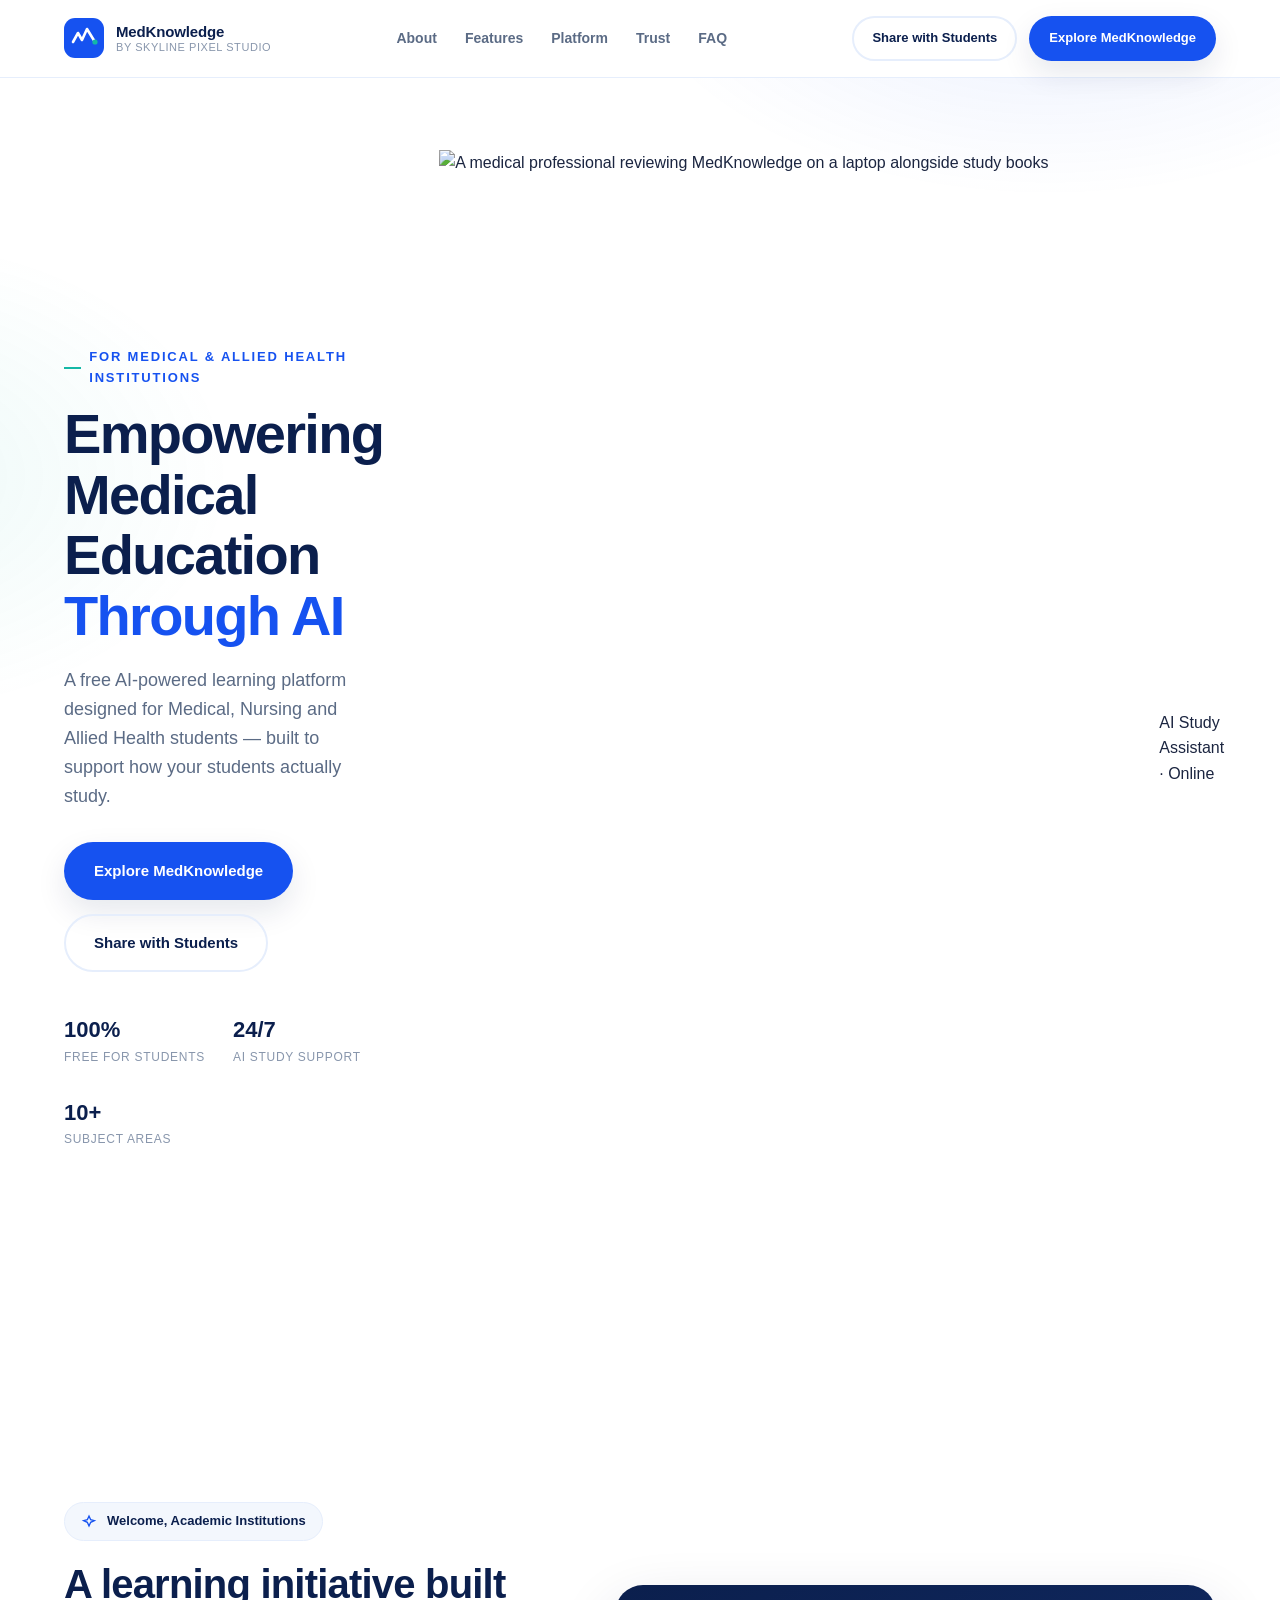
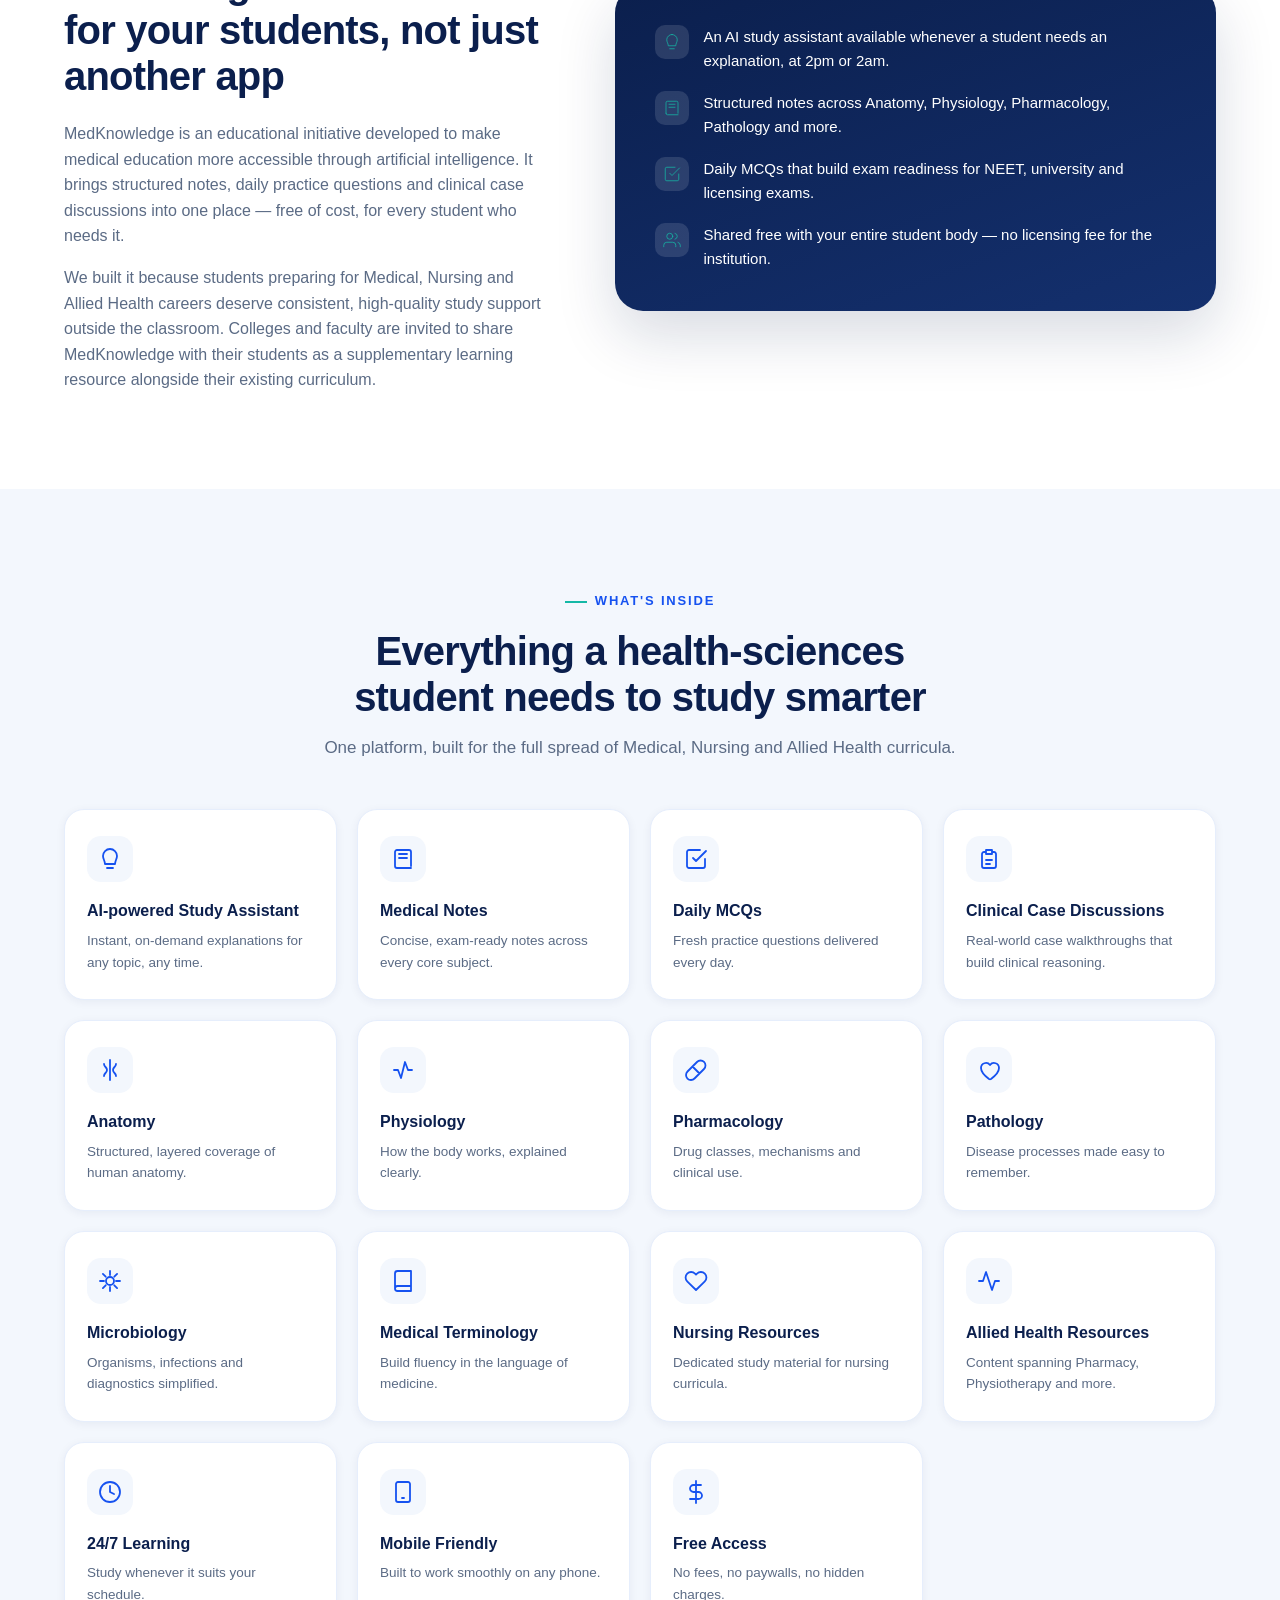
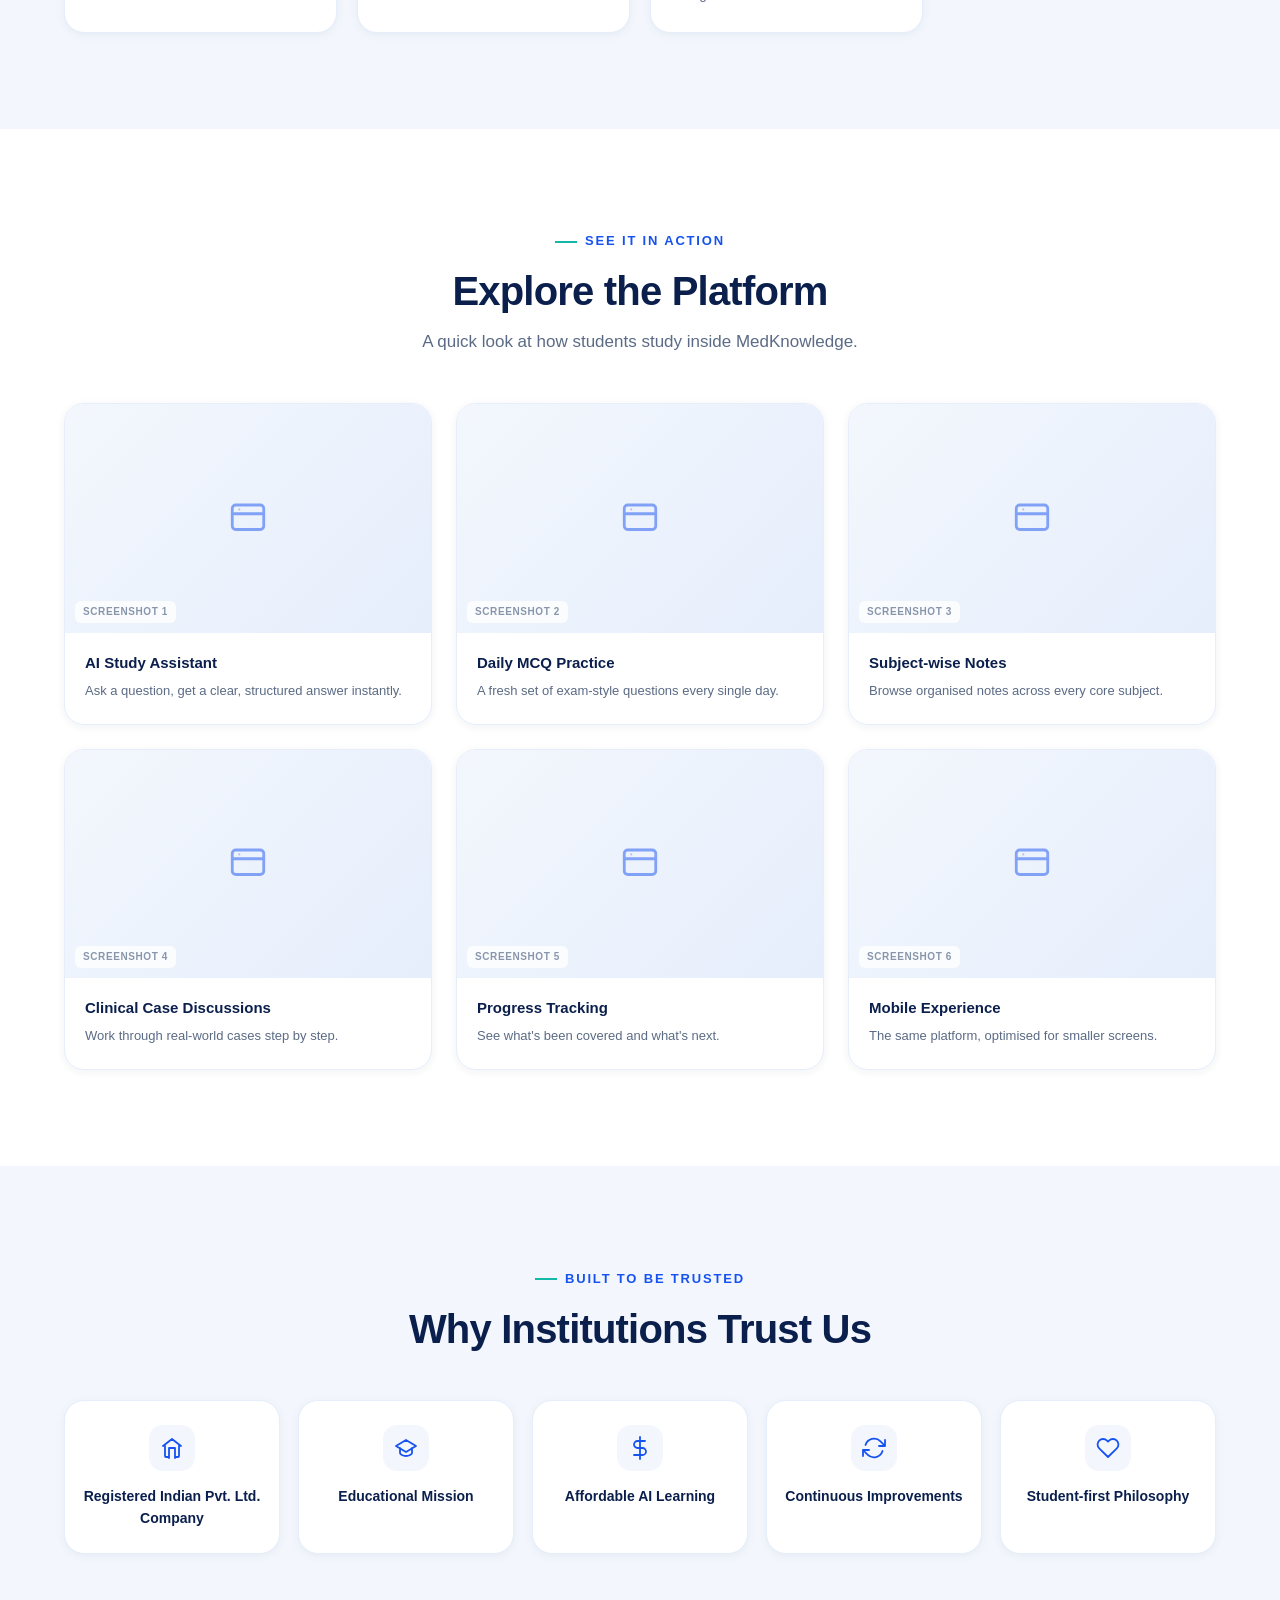
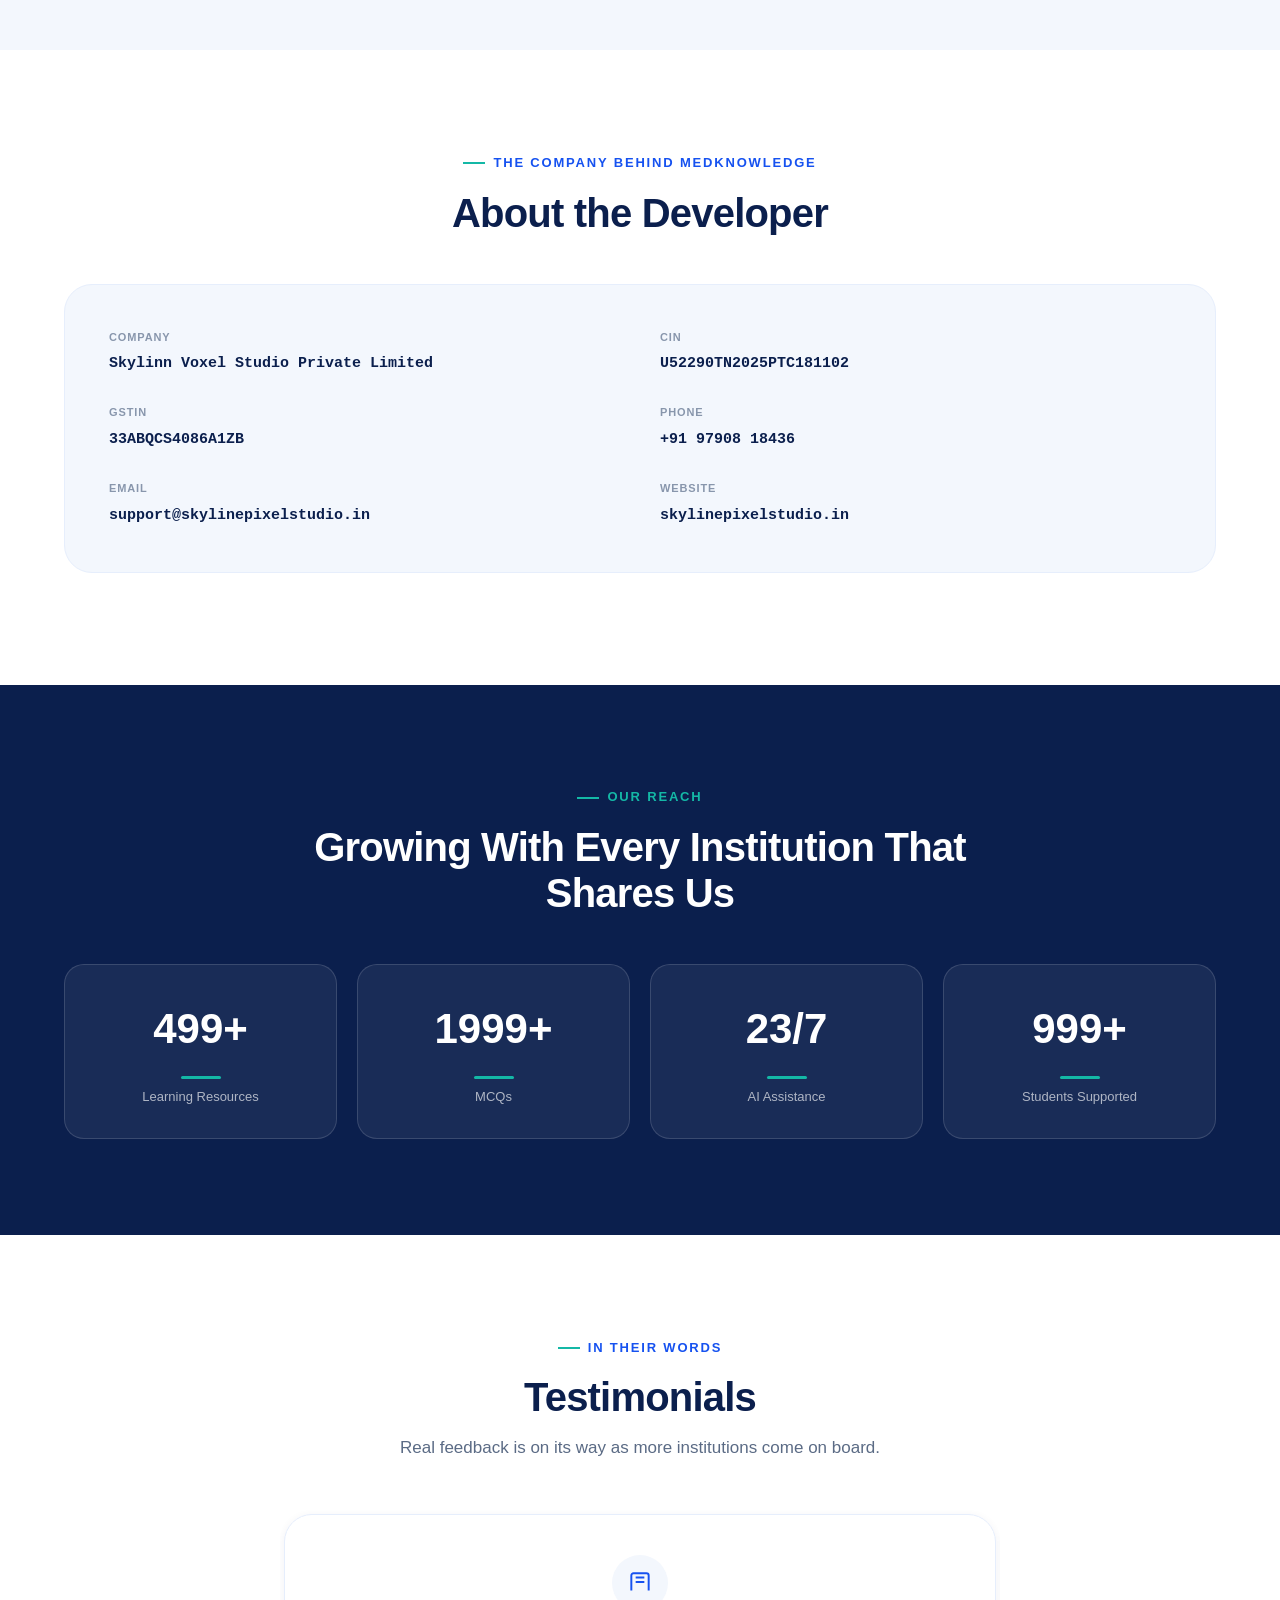
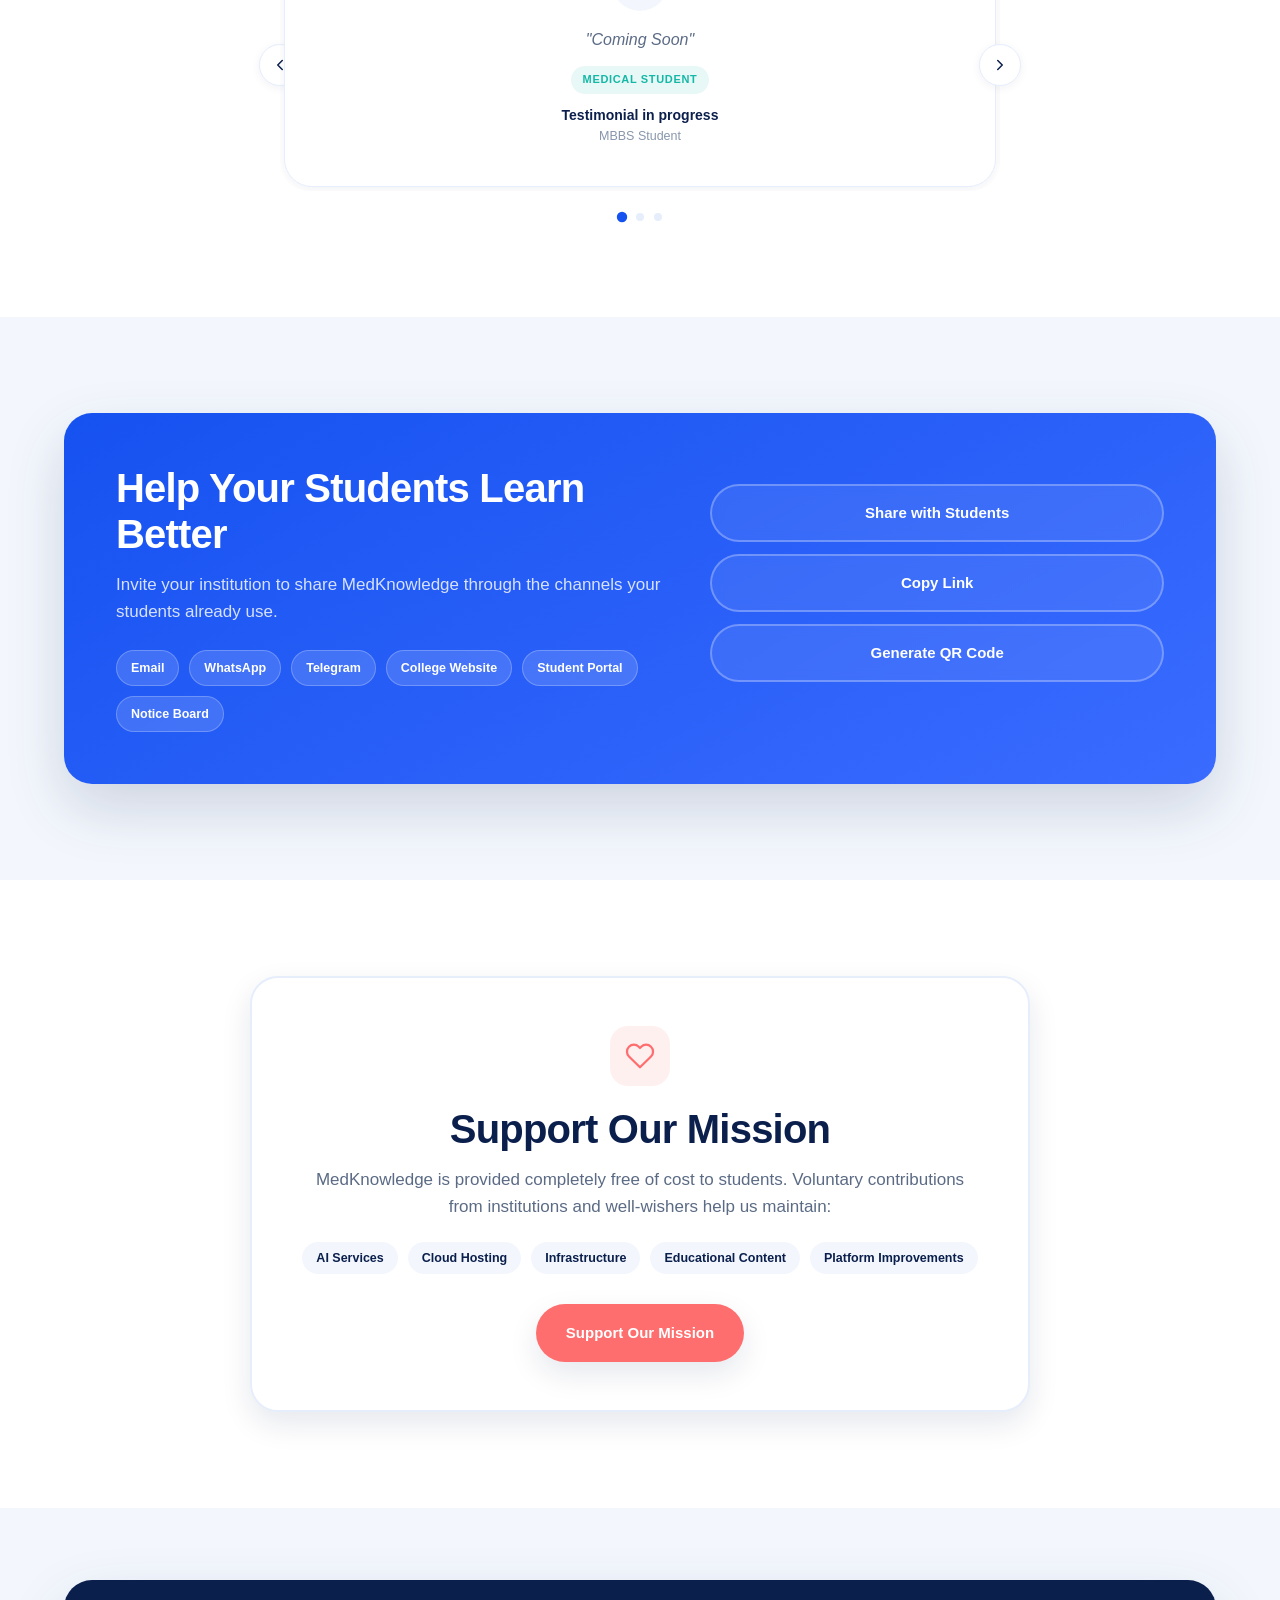
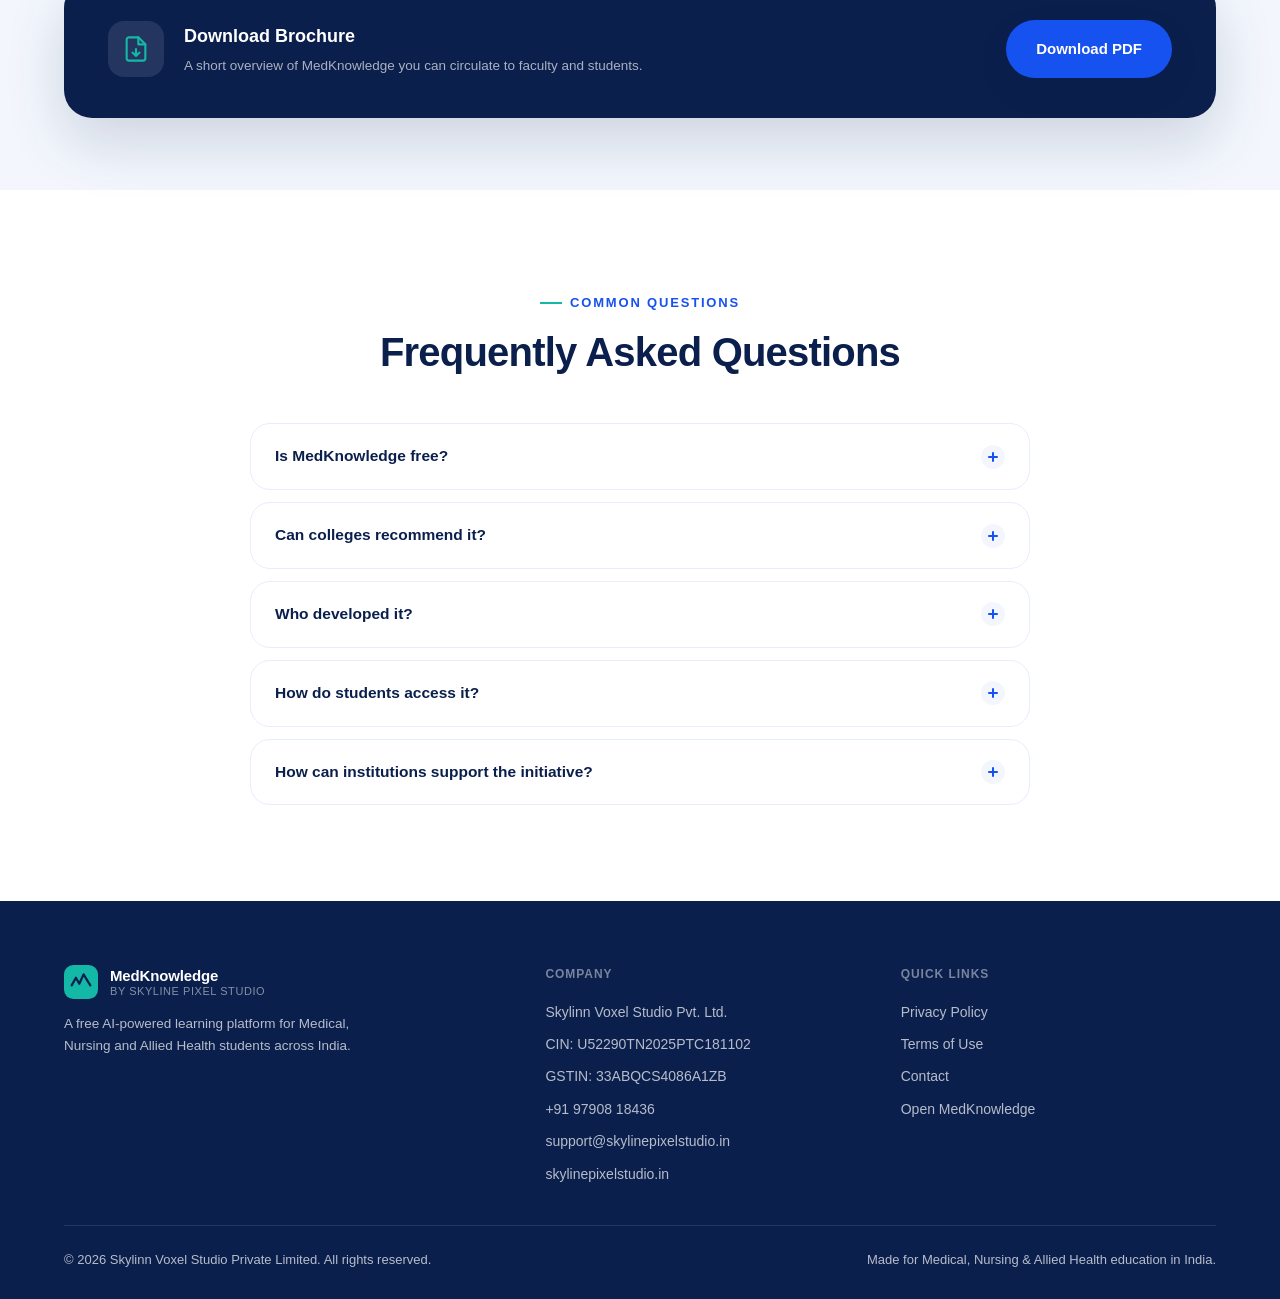
==== commit 6747ed93: "Add files via upload" ====
--- a/index.html
+++ b/index.html
@@ -131,16 +131,18 @@
       </div>
     </div>
 
-    <div class="hero-art" aria-hidden="true">
-      <div class="glass-panel"></div>
-      <svg viewBox="0 0 400 400" role="img" aria-label="Illustration of a heartbeat line transforming into an AI data waveform">
-        <path class="pulse-line" d="M20 210 L90 210 L110 160 L135 260 L160 140 L185 280 L210 210 L260 210 L280 170 L300 210 L380 210" />
-        <path class="pulse-line teal" d="M20 250 C 90 250, 100 300, 150 300 C 210 300, 220 130, 280 130 C 330 130, 340 250, 380 250" />
-        <circle class="pulse-dot" cx="380" cy="210" r="6" />
-        <circle cx="70" cy="90" r="3" fill="#1652F0" opacity="0.4"/>
-        <circle cx="330" cy="330" r="4" fill="#14B8A6" opacity="0.4"/>
-        <circle cx="60" cy="330" r="3" fill="#14B8A6" opacity="0.3"/>
-      </svg>
+    <div class="hero-art">
+      <div class="hero-photo-card">
+        <img src="images/hero-medical-professional.jpg" alt="A medical professional reviewing MedKnowledge on a laptop alongside study books" width="720" height="1097" fetchpriority="high">
+        <svg class="hero-photo-wave" viewBox="0 0 400 60" preserveAspectRatio="none" aria-hidden="true">
+          <path d="M0 30 L60 30 L72 14 L84 46 L96 30 L400 30" fill="none" stroke="#FFFFFF" stroke-width="3" stroke-linecap="round" stroke-linejoin="round" opacity="0.9"/>
+        </svg>
+      </div>
+      <div class="hero-badge" aria-hidden="true">
+        <span class="hero-badge-dot"></span>
+        AI Study Assistant &middot; Online
+      </div>
+      <div class="hero-blob" aria-hidden="true"></div>
     </div>
   </div>
 </section>
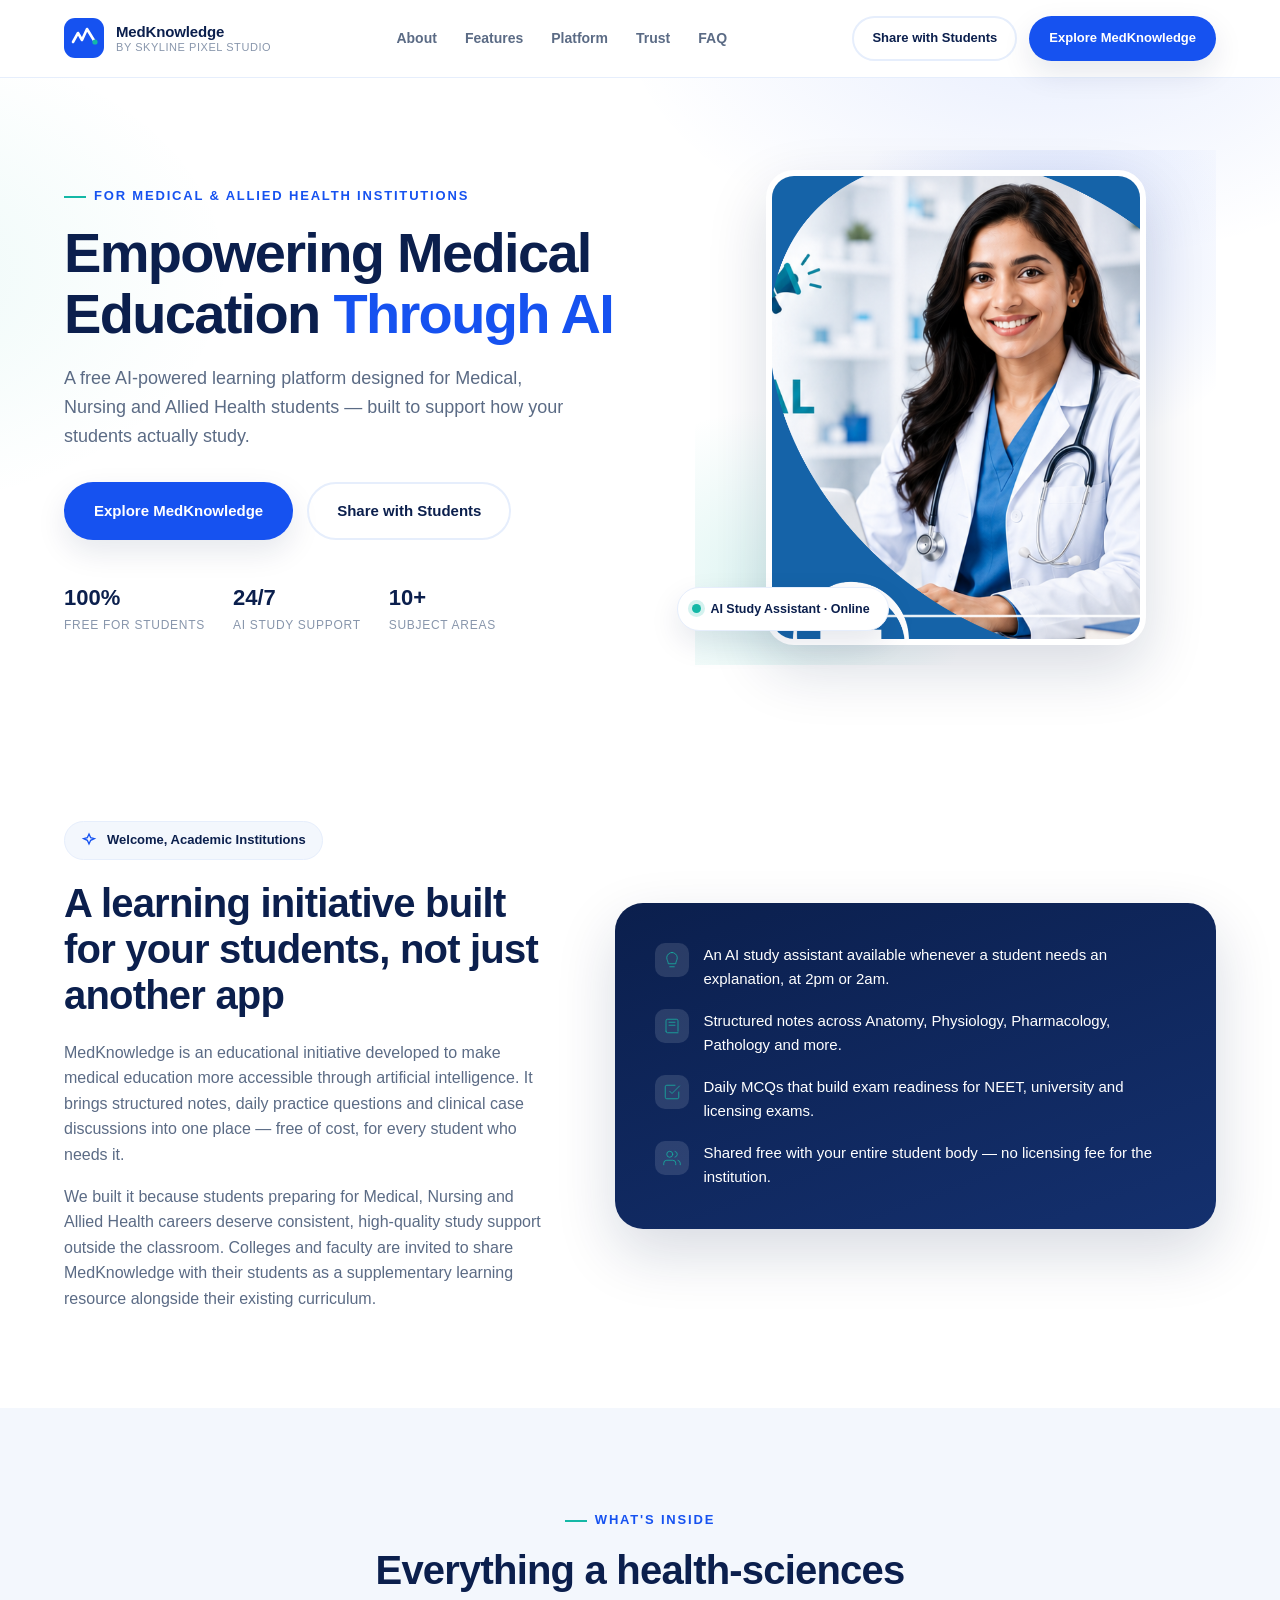
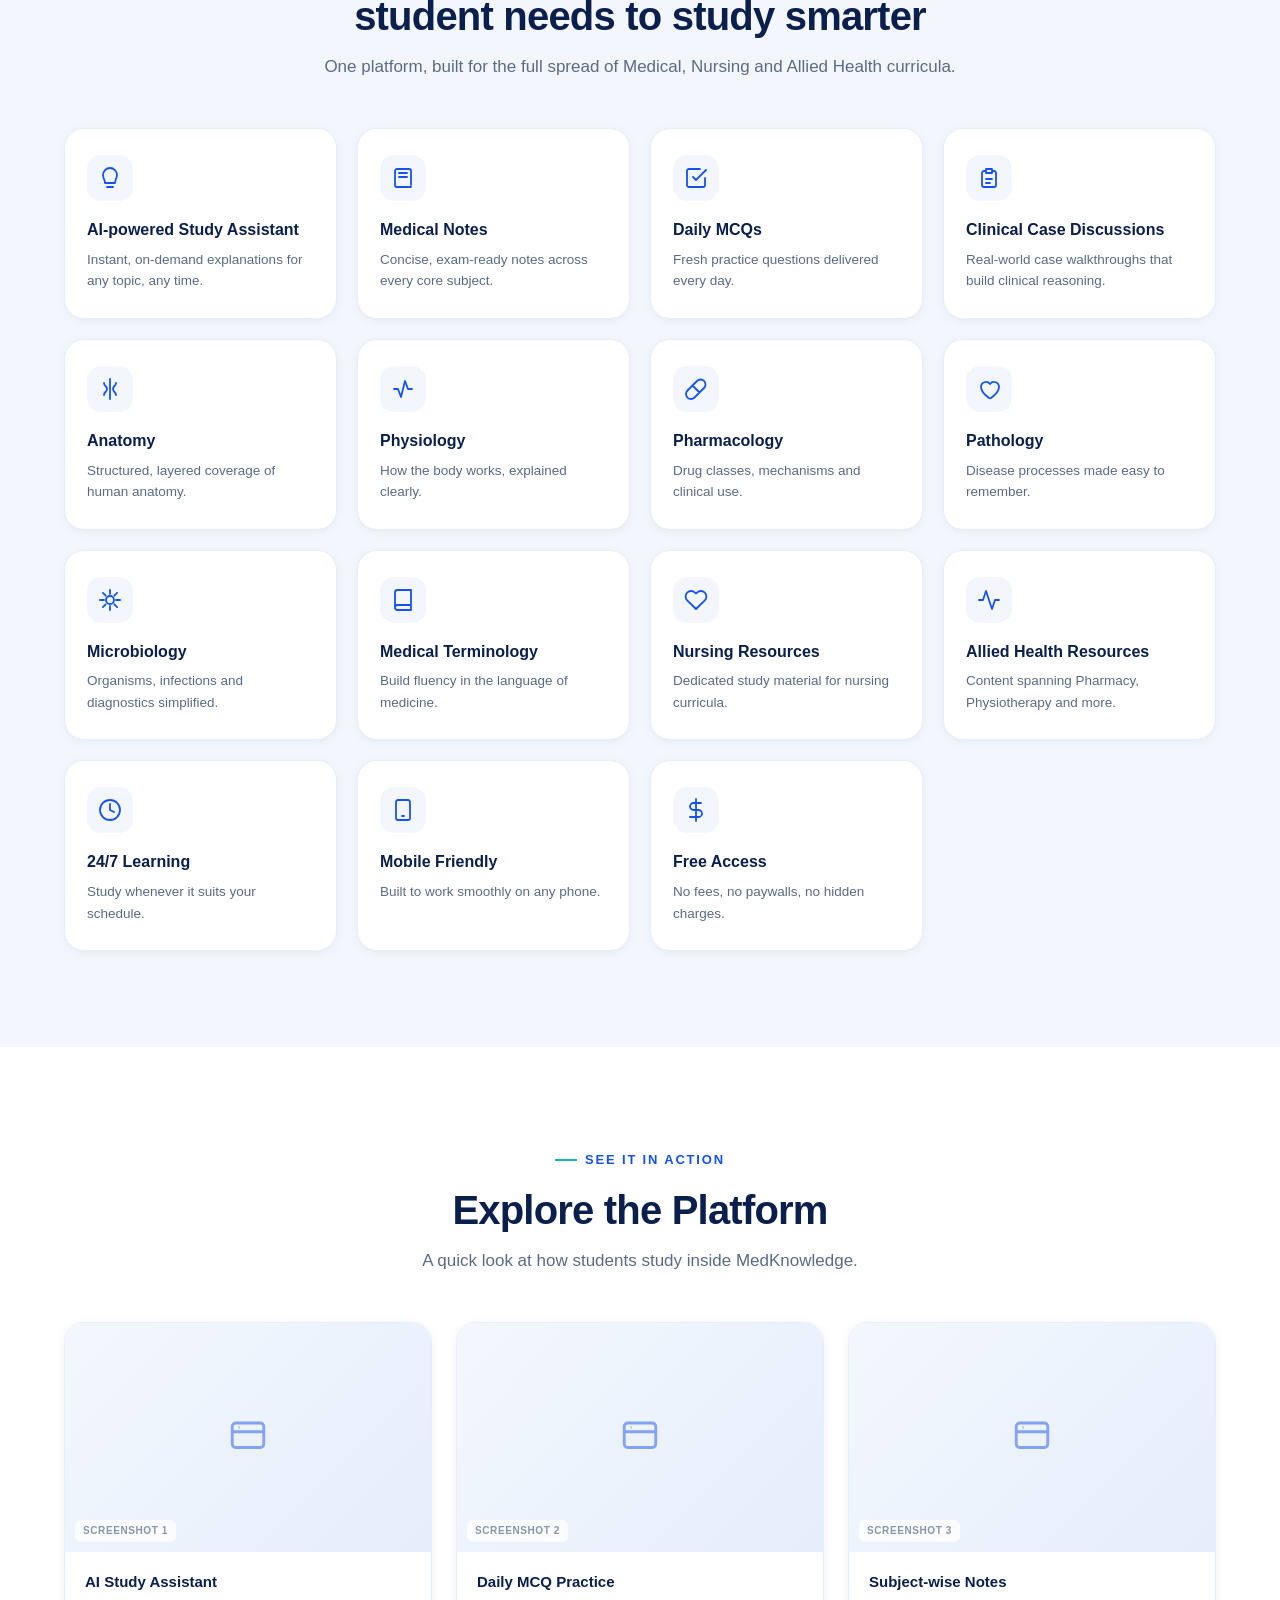
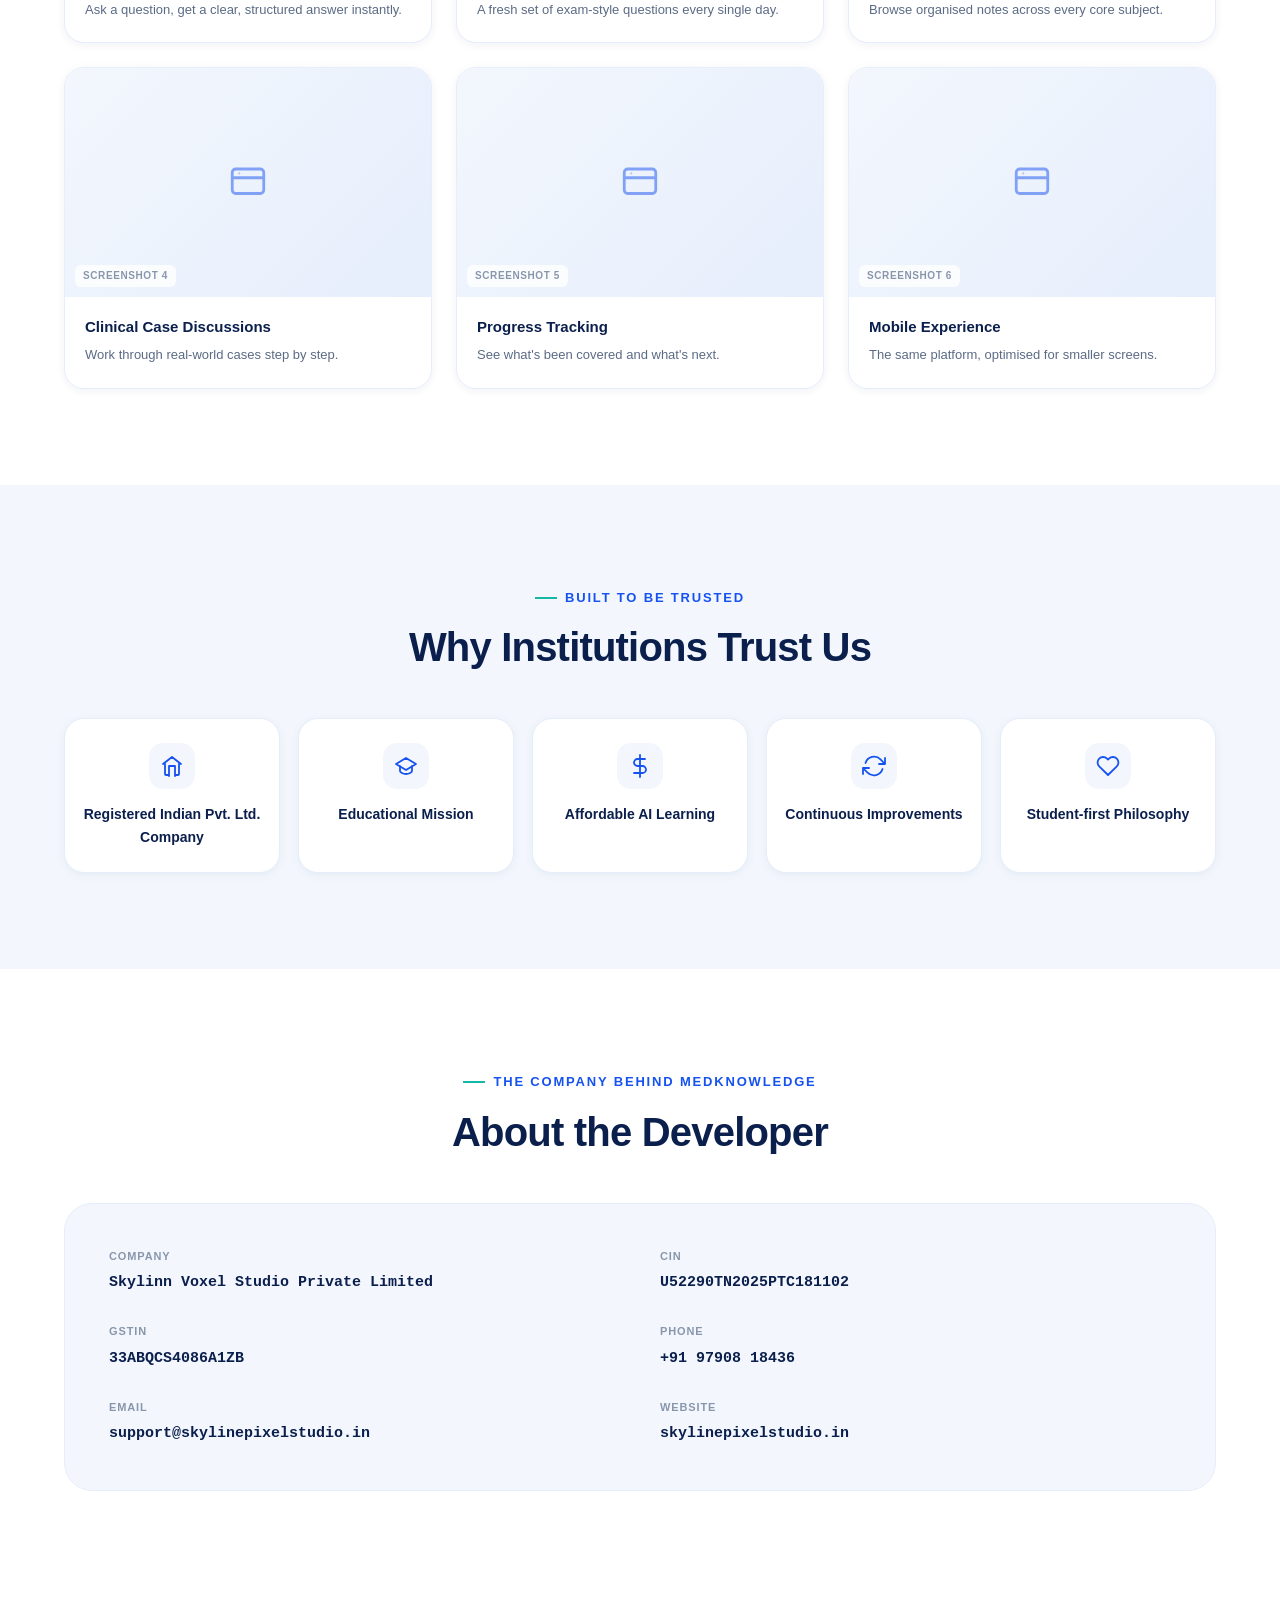
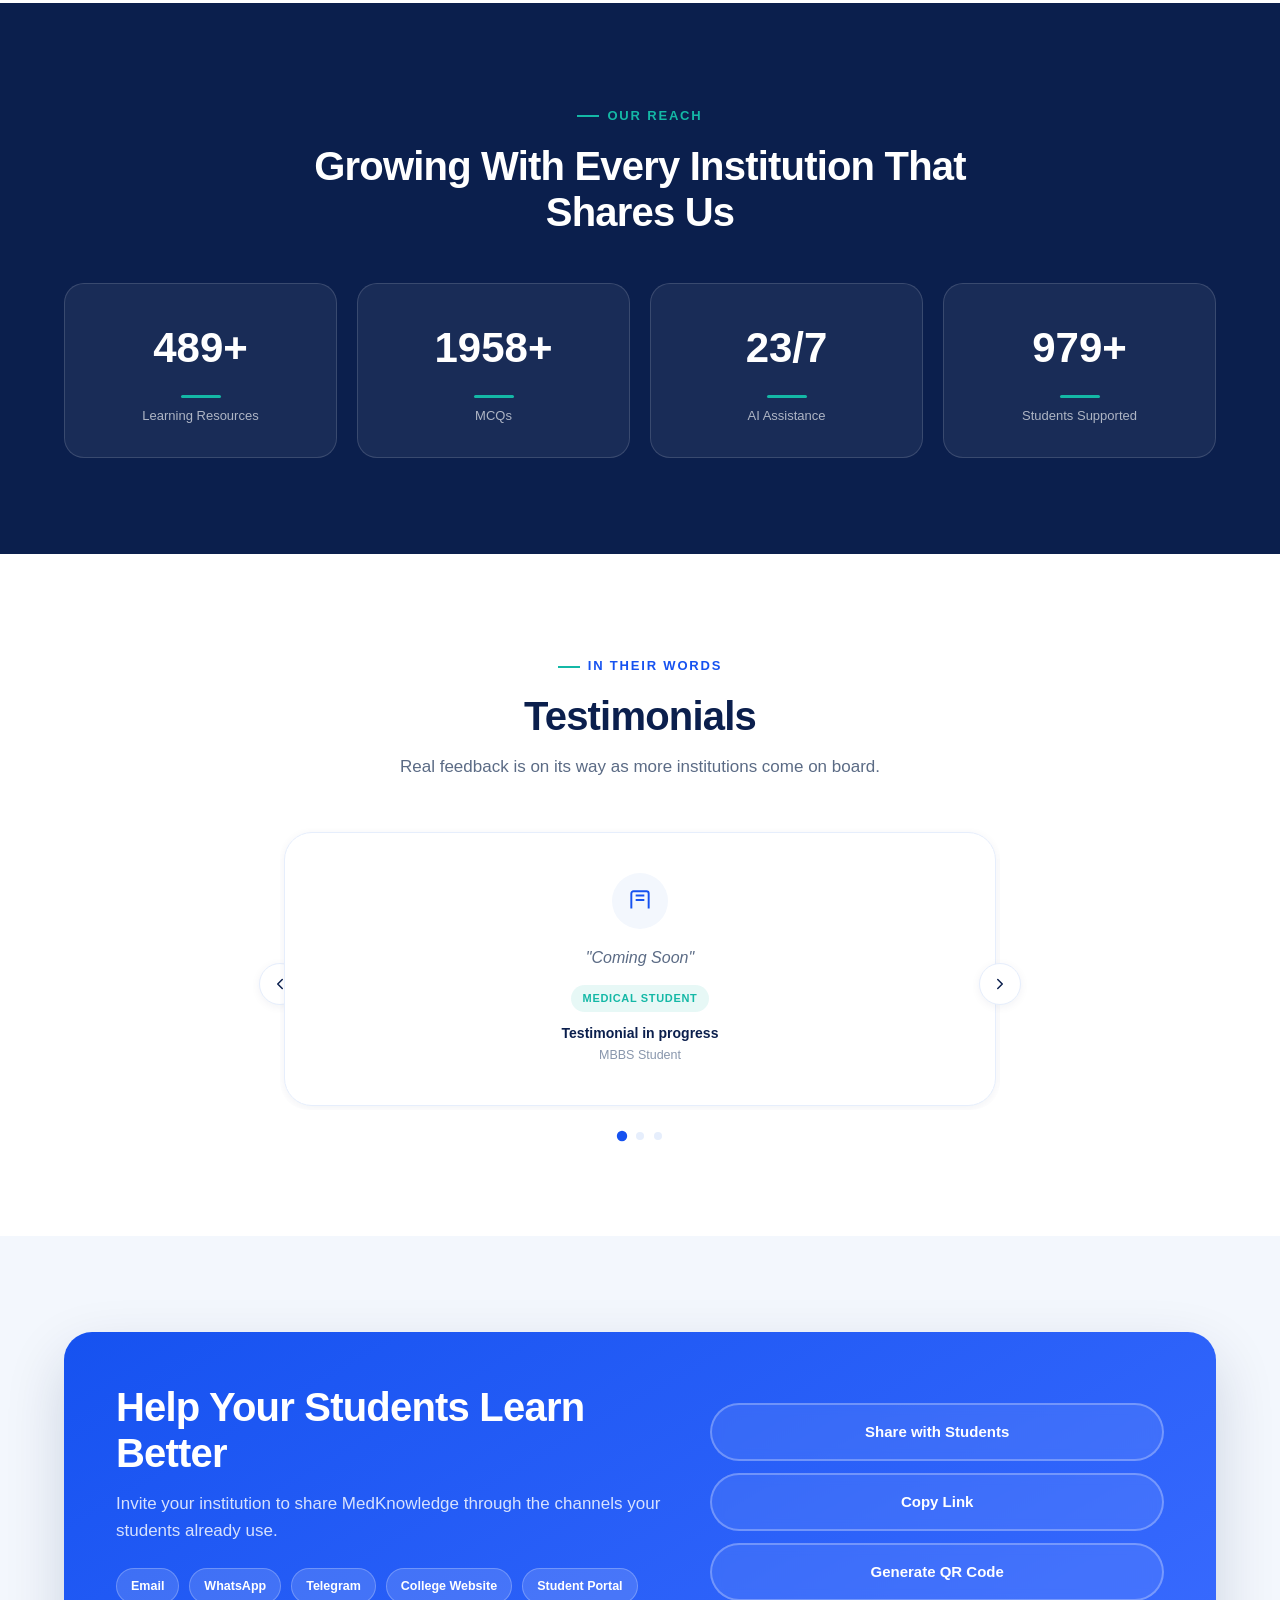
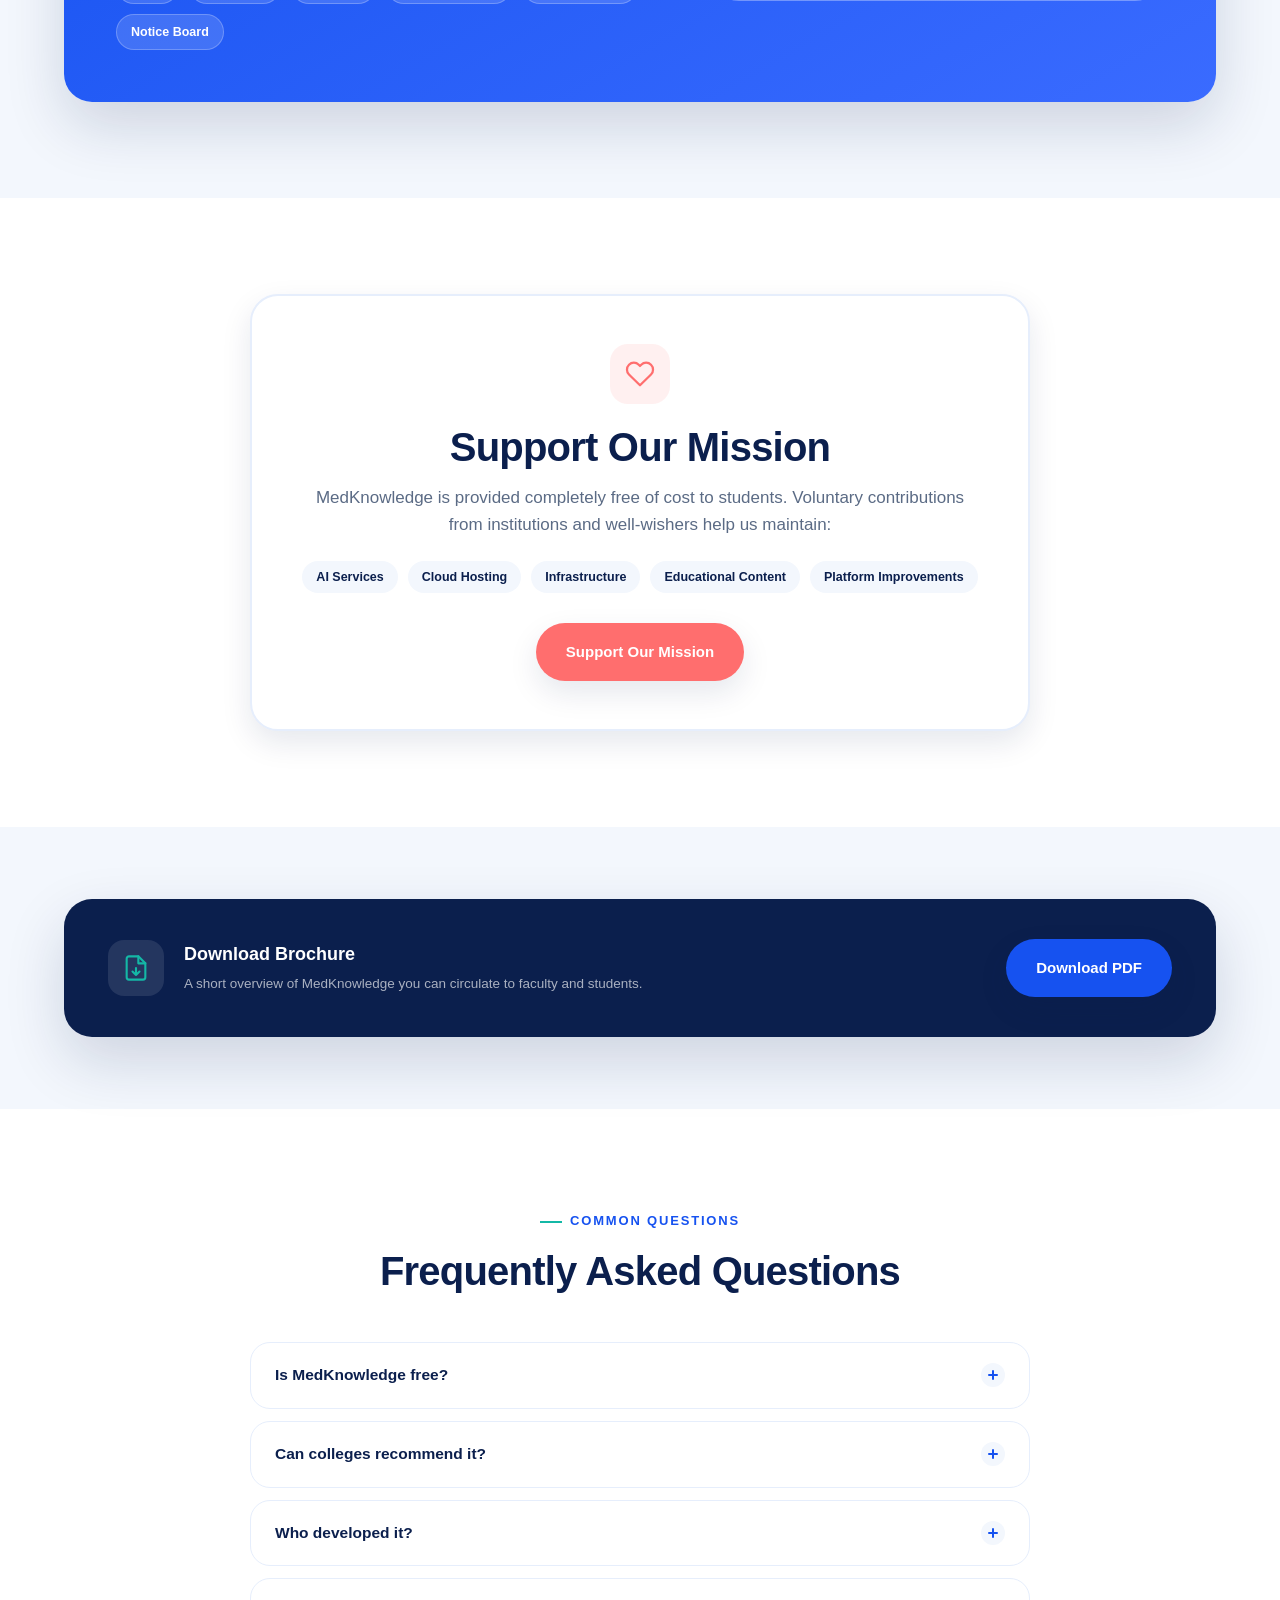
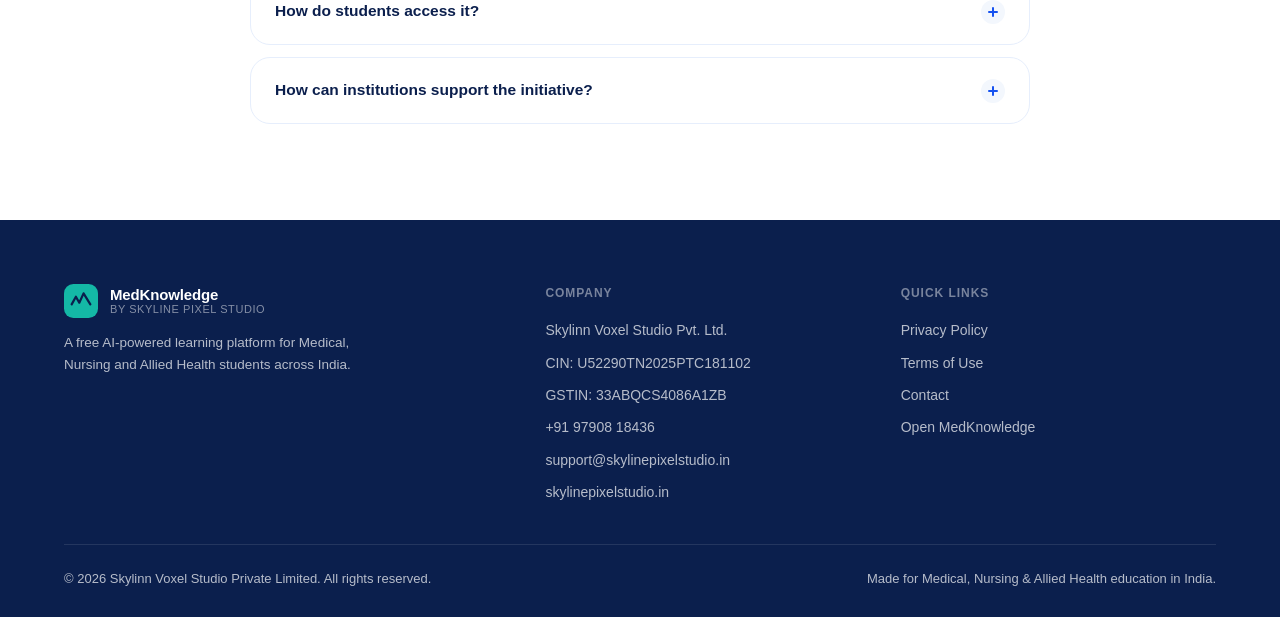
==== commit 6d1d5152: "Update index.html" ====
--- a/index.html
+++ b/index.html
@@ -133,7 +133,7 @@
 
     <div class="hero-art">
       <div class="hero-photo-card">
-        <img src="images/hero-medical-professional.jpg" alt="A medical professional reviewing MedKnowledge on a laptop alongside study books" width="720" height="1097" fetchpriority="high">
+        <img src="images/hero-medical-professional.png" alt="A medical professional reviewing MedKnowledge on a laptop alongside study books" width="720" height="1097" fetchpriority="high">
         <svg class="hero-photo-wave" viewBox="0 0 400 60" preserveAspectRatio="none" aria-hidden="true">
           <path d="M0 30 L60 30 L72 14 L84 46 L96 30 L400 30" fill="none" stroke="#FFFFFF" stroke-width="3" stroke-linecap="round" stroke-linejoin="round" opacity="0.9"/>
         </svg>
--- a/style.css
+++ b/style.css
@@ -273,43 +273,72 @@
 
 .hero-art {
   position: relative;
-  aspect-ratio: 1 / 1;
   display: flex;
   align-items: center;
   justify-content: center;
-}
-.hero-art .glass-panel {
+  padding: 20px;
+}
+.hero-blob {
   position: absolute;
-  inset: 6%;
-  background: rgba(255,255,255,0.55);
-  border: 1px solid rgba(255,255,255,0.7);
+  inset: 0;
+  background:
+    radial-gradient(60% 55% at 70% 20%, rgba(22,82,240,0.14), transparent 70%),
+    radial-gradient(55% 50% at 15% 85%, rgba(20,184,166,0.14), transparent 70%);
+  z-index: 0;
+}
+.hero-photo-card {
+  position: relative;
+  z-index: 1;
+  width: min(100%, 380px);
+  aspect-ratio: 4 / 5;
   border-radius: var(--radius-lg);
+  overflow: hidden;
   box-shadow: var(--shadow-lg);
-  backdrop-filter: blur(18px);
-  -webkit-backdrop-filter: blur(18px);
-}
-.hero-art svg { position: relative; z-index: 1; width: 92%; height: 92%; }
-
-.pulse-line {
-  fill: none;
-  stroke: var(--clinical);
-  stroke-width: 3;
-  stroke-linecap: round;
-  stroke-linejoin: round;
-  stroke-dasharray: 900;
-  stroke-dashoffset: 900;
-  animation: draw-pulse 3.2s var(--ease) infinite;
-}
-.pulse-line.teal { stroke: var(--pulse-teal); animation-delay: 0.3s; opacity: 0.85; }
-@keyframes draw-pulse {
-  0%   { stroke-dashoffset: 900; }
-  60%  { stroke-dashoffset: 0; }
-  100% { stroke-dashoffset: -900; }
-}
-.pulse-dot { fill: var(--clinical); animation: pulse-glow 2.4s ease-in-out infinite; }
-@keyframes pulse-glow {
-  0%, 100% { opacity: 0.4; r: 5; }
-  50% { opacity: 1; r: 8; }
+  border: 6px solid var(--white);
+  background: var(--mist);
+}
+.hero-photo-card img {
+  width: 100%;
+  height: 100%;
+  object-fit: cover;
+  object-position: center 15%;
+  display: block;
+}
+.hero-photo-wave {
+  position: absolute;
+  left: 0;
+  right: 0;
+  bottom: 0;
+  height: 46px;
+  width: 100%;
+}
+.hero-badge {
+  position: absolute;
+  z-index: 2;
+  left: -18px;
+  bottom: 34px;
+  display: flex;
+  align-items: center;
+  gap: 9px;
+  background: var(--white);
+  border: var(--border);
+  border-radius: var(--radius-pill);
+  padding: 11px 18px 11px 14px;
+  box-shadow: var(--shadow-md);
+  font-size: 12.5px;
+  font-weight: 700;
+  color: var(--navy);
+}
+.hero-badge-dot {
+  width: 9px;
+  height: 9px;
+  border-radius: 50%;
+  background: var(--pulse-teal);
+  flex-shrink: 0;
+  box-shadow: 0 0 0 4px rgba(20,184,166,0.18);
+}
+@media (max-width: 520px) {
+  .hero-badge { left: 8px; bottom: 16px; }
 }
 
 /* ---------- Welcome ---------- */
